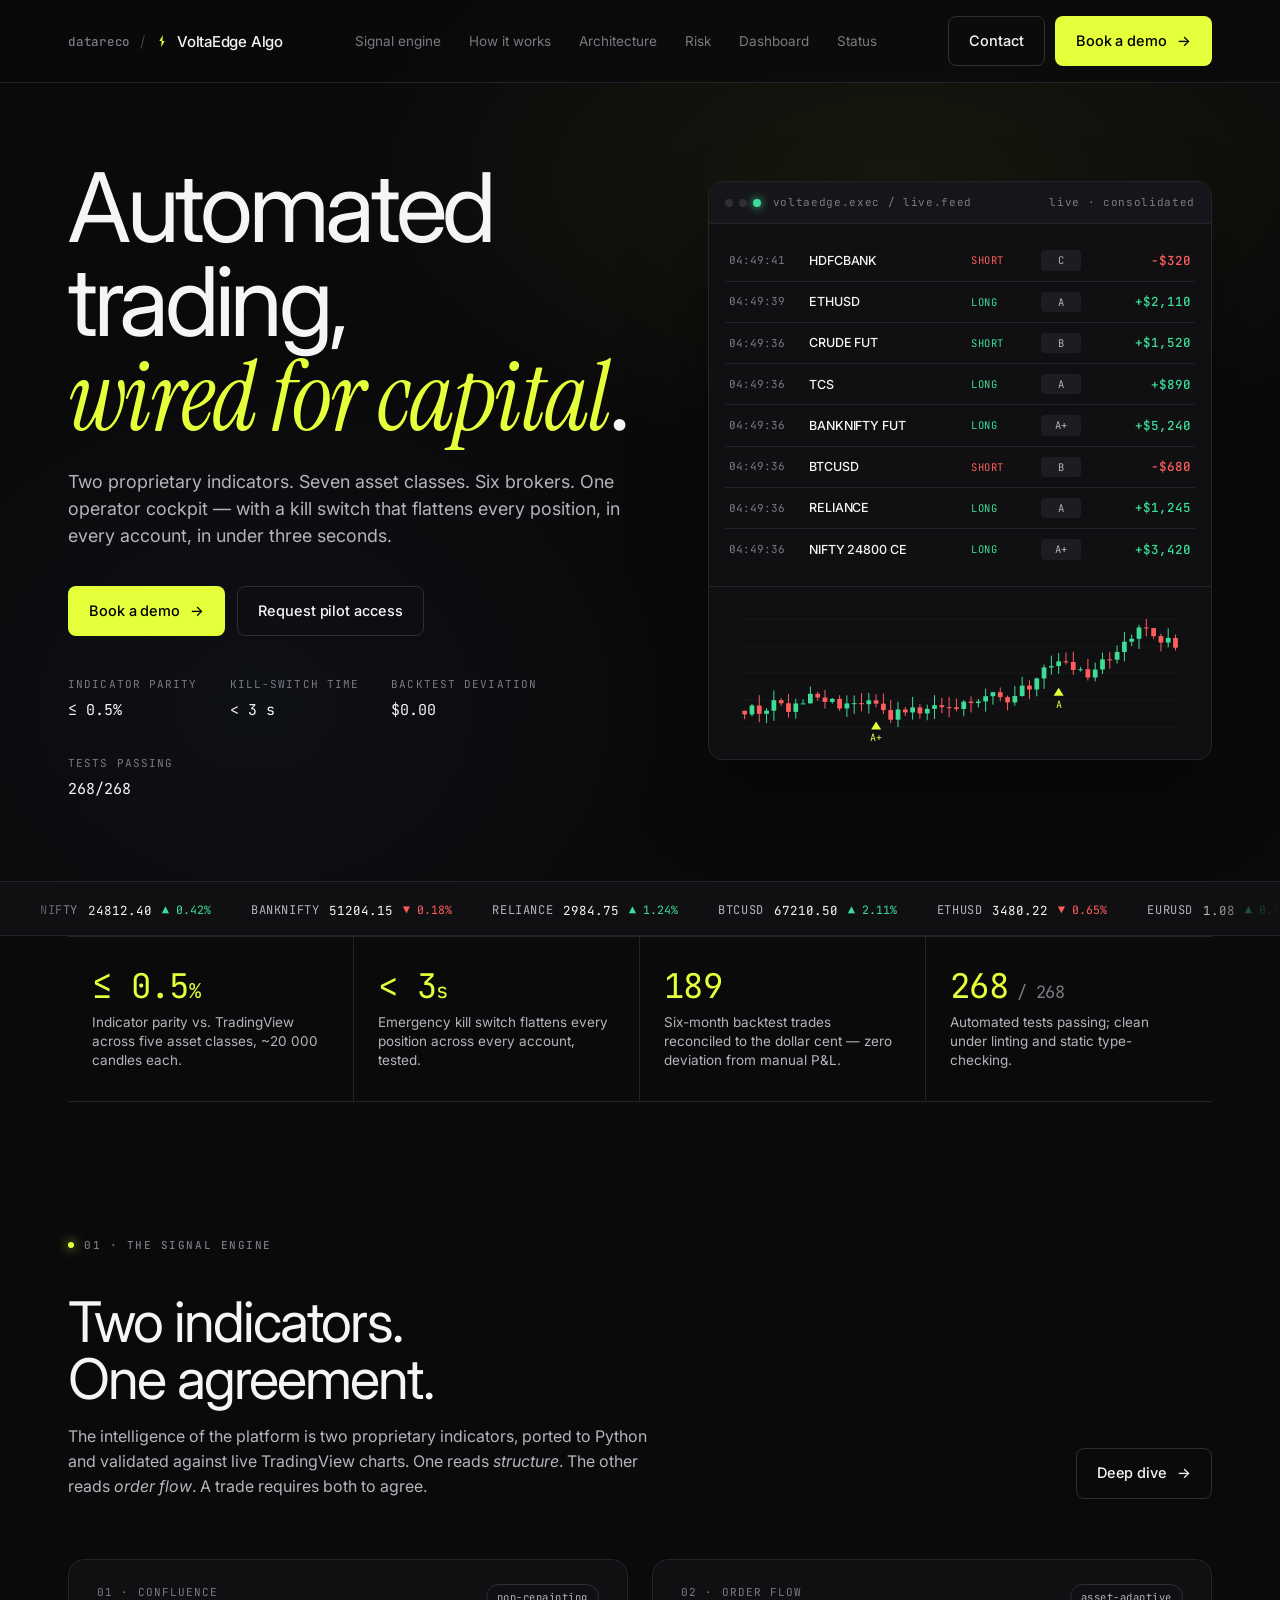
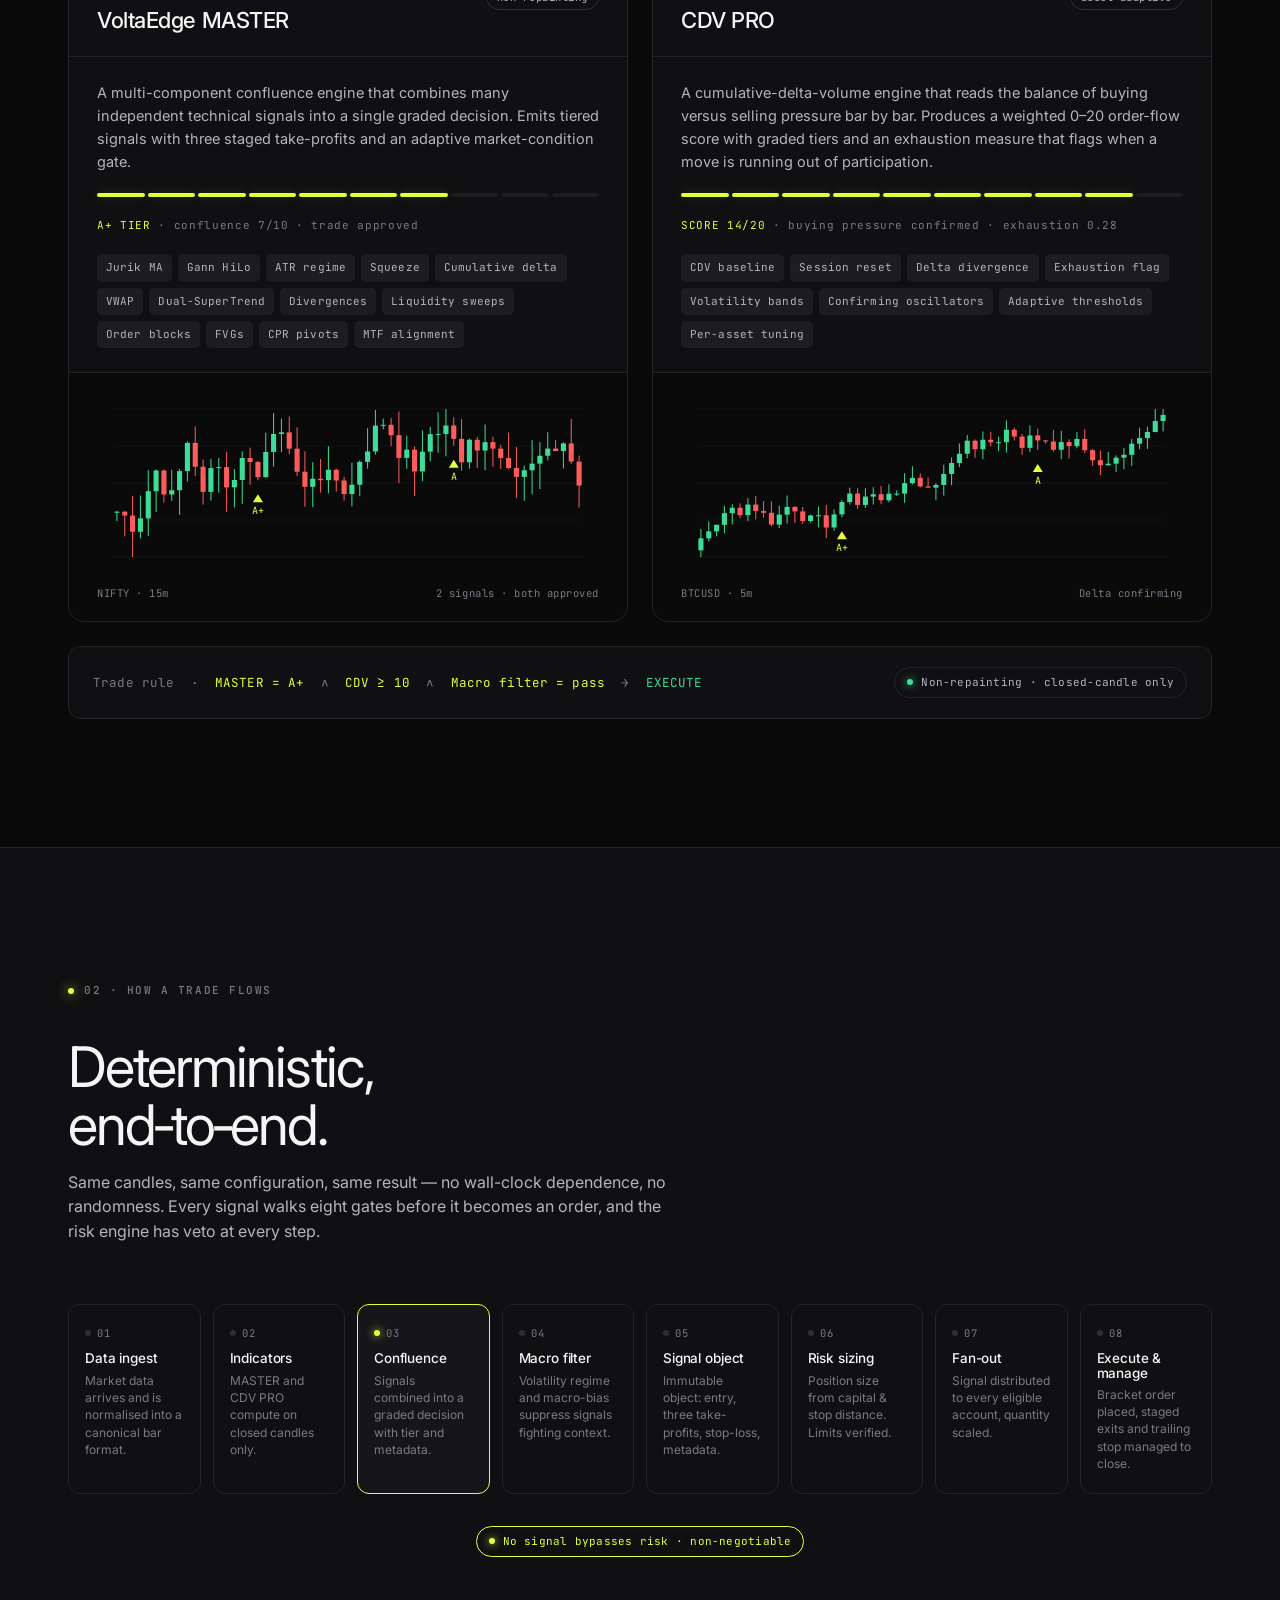
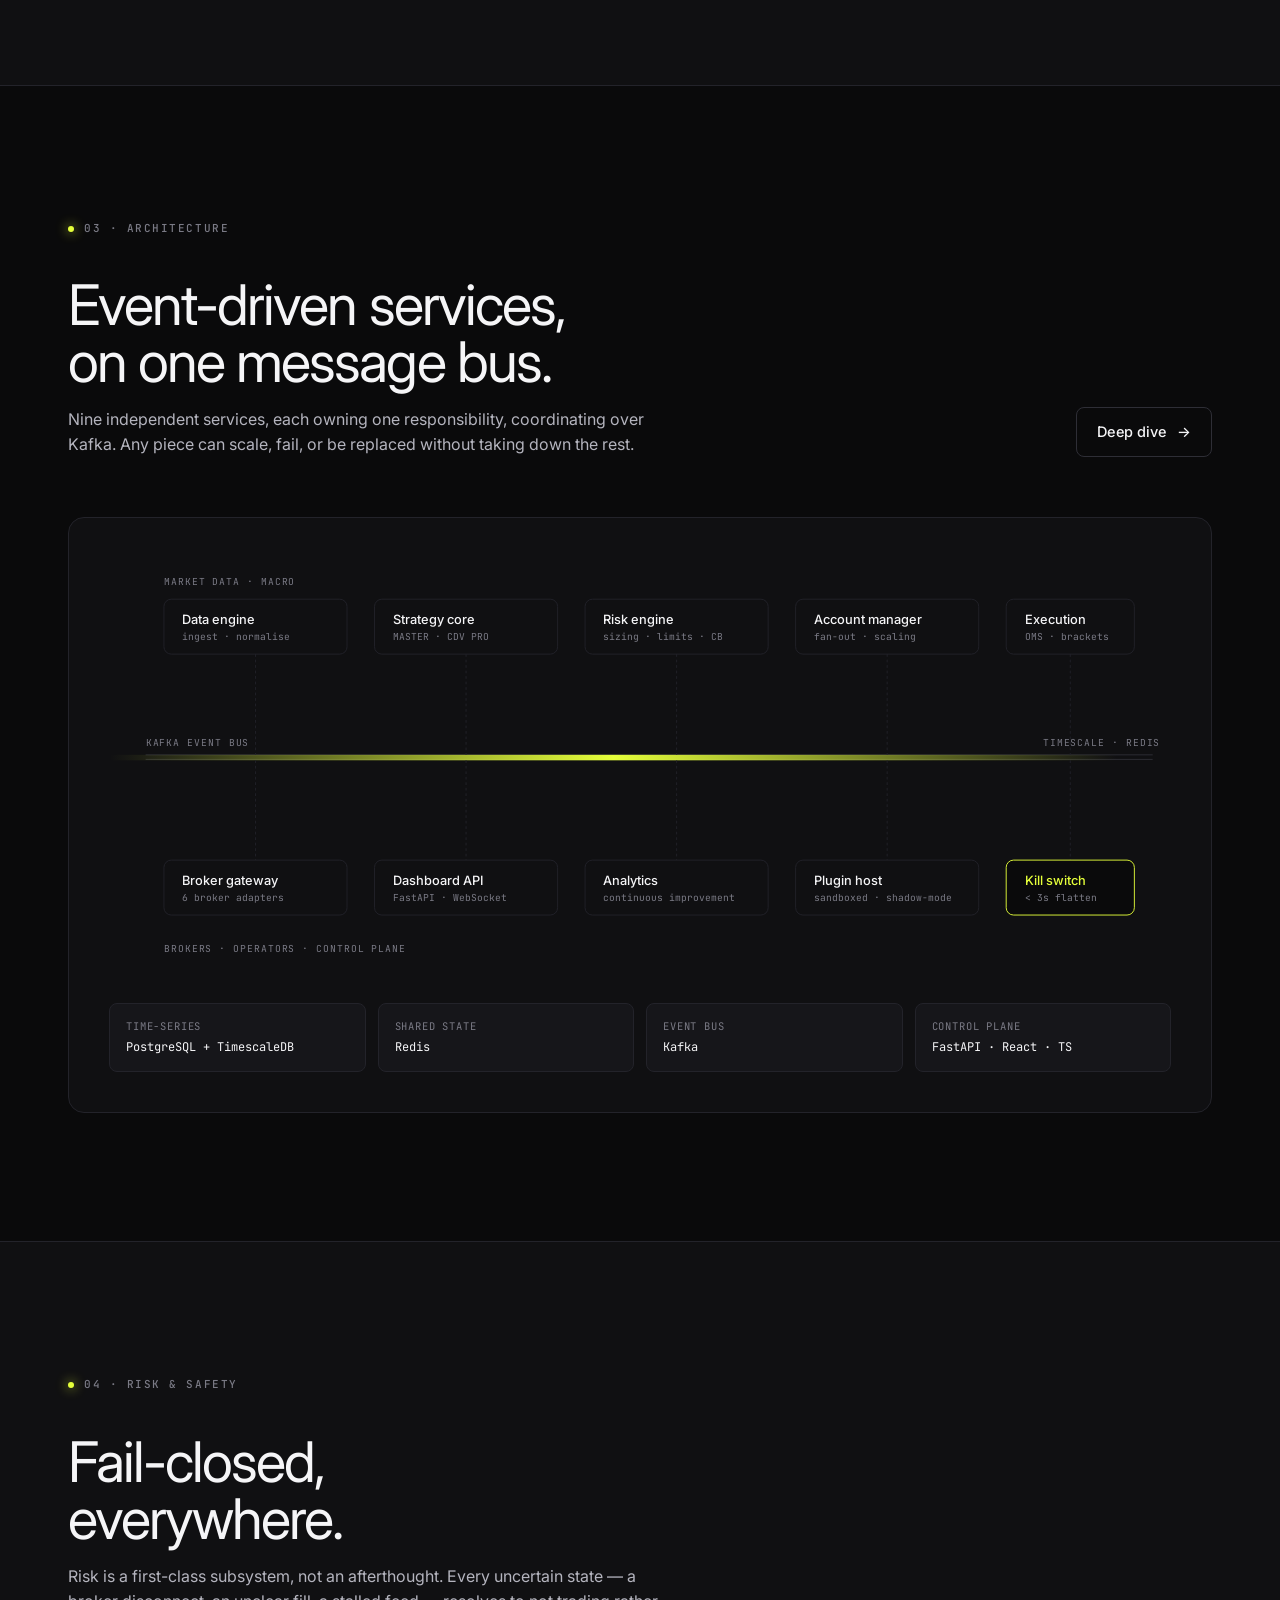
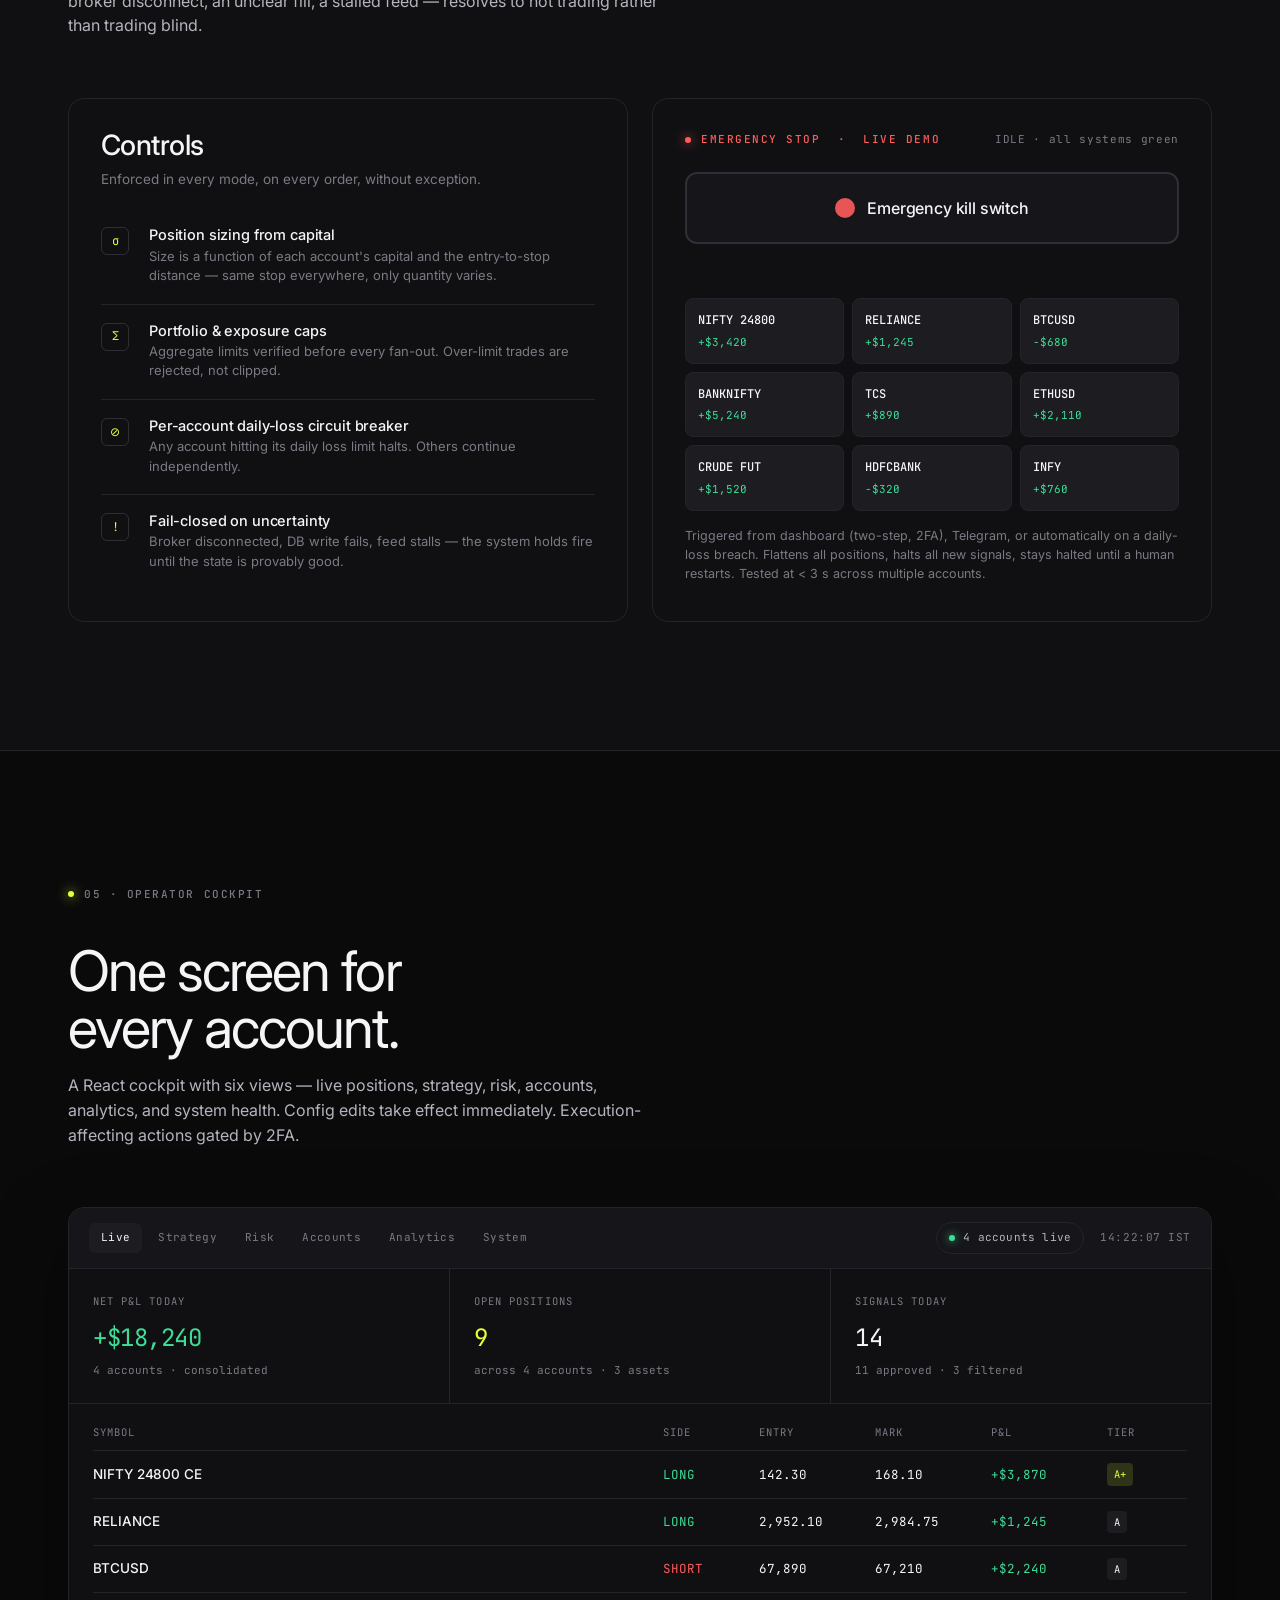
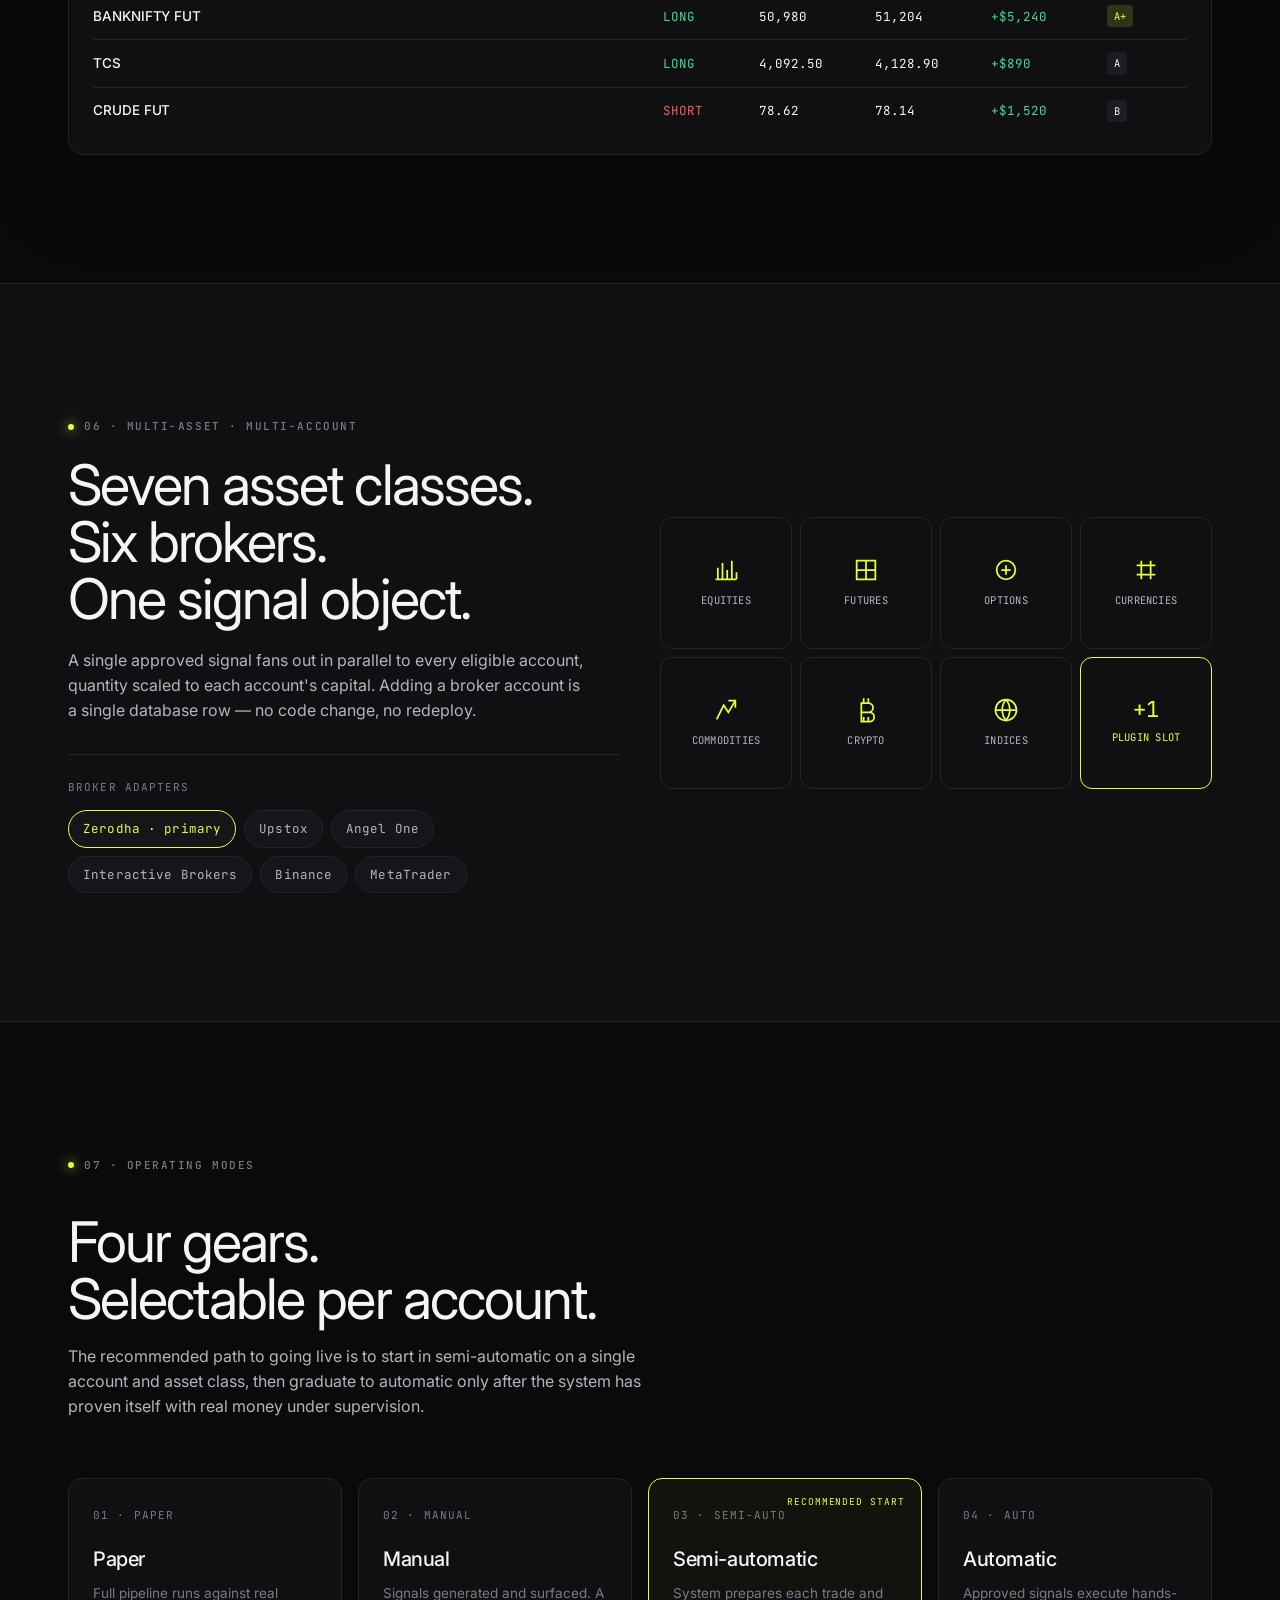
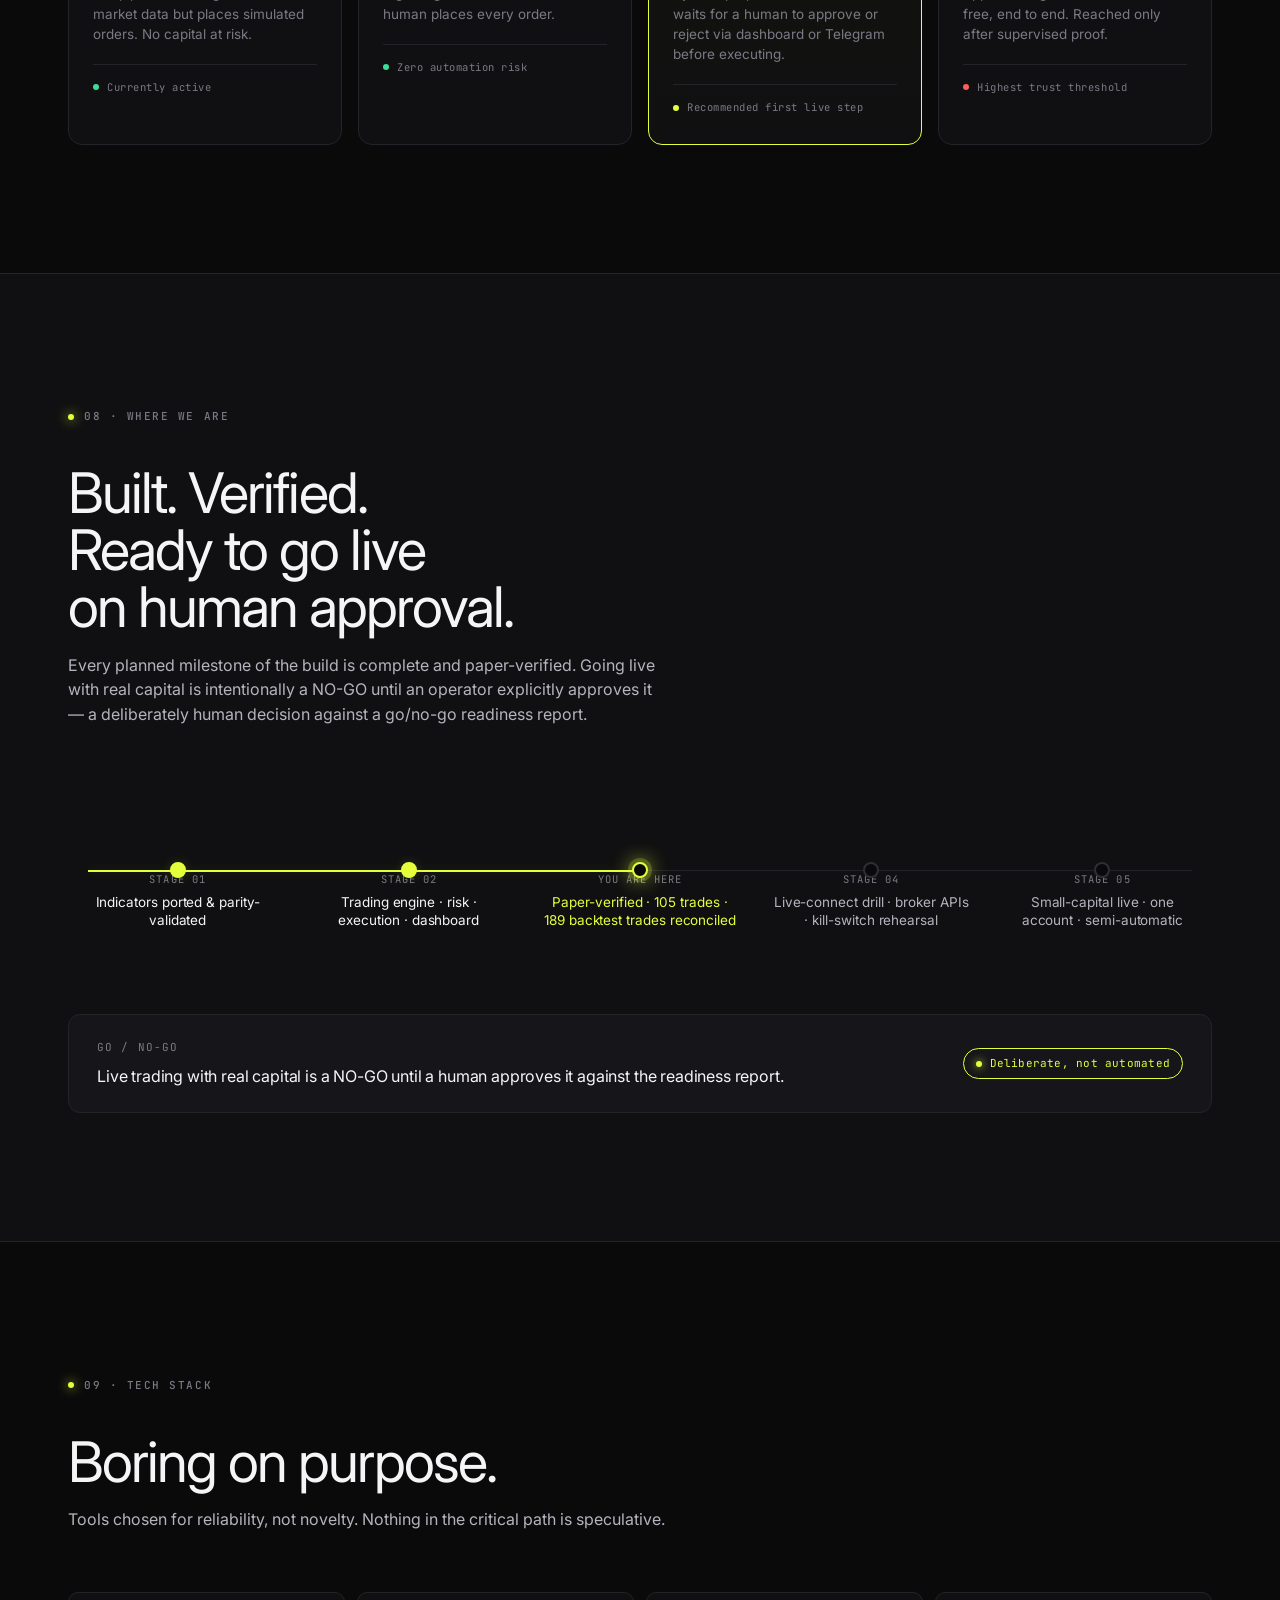
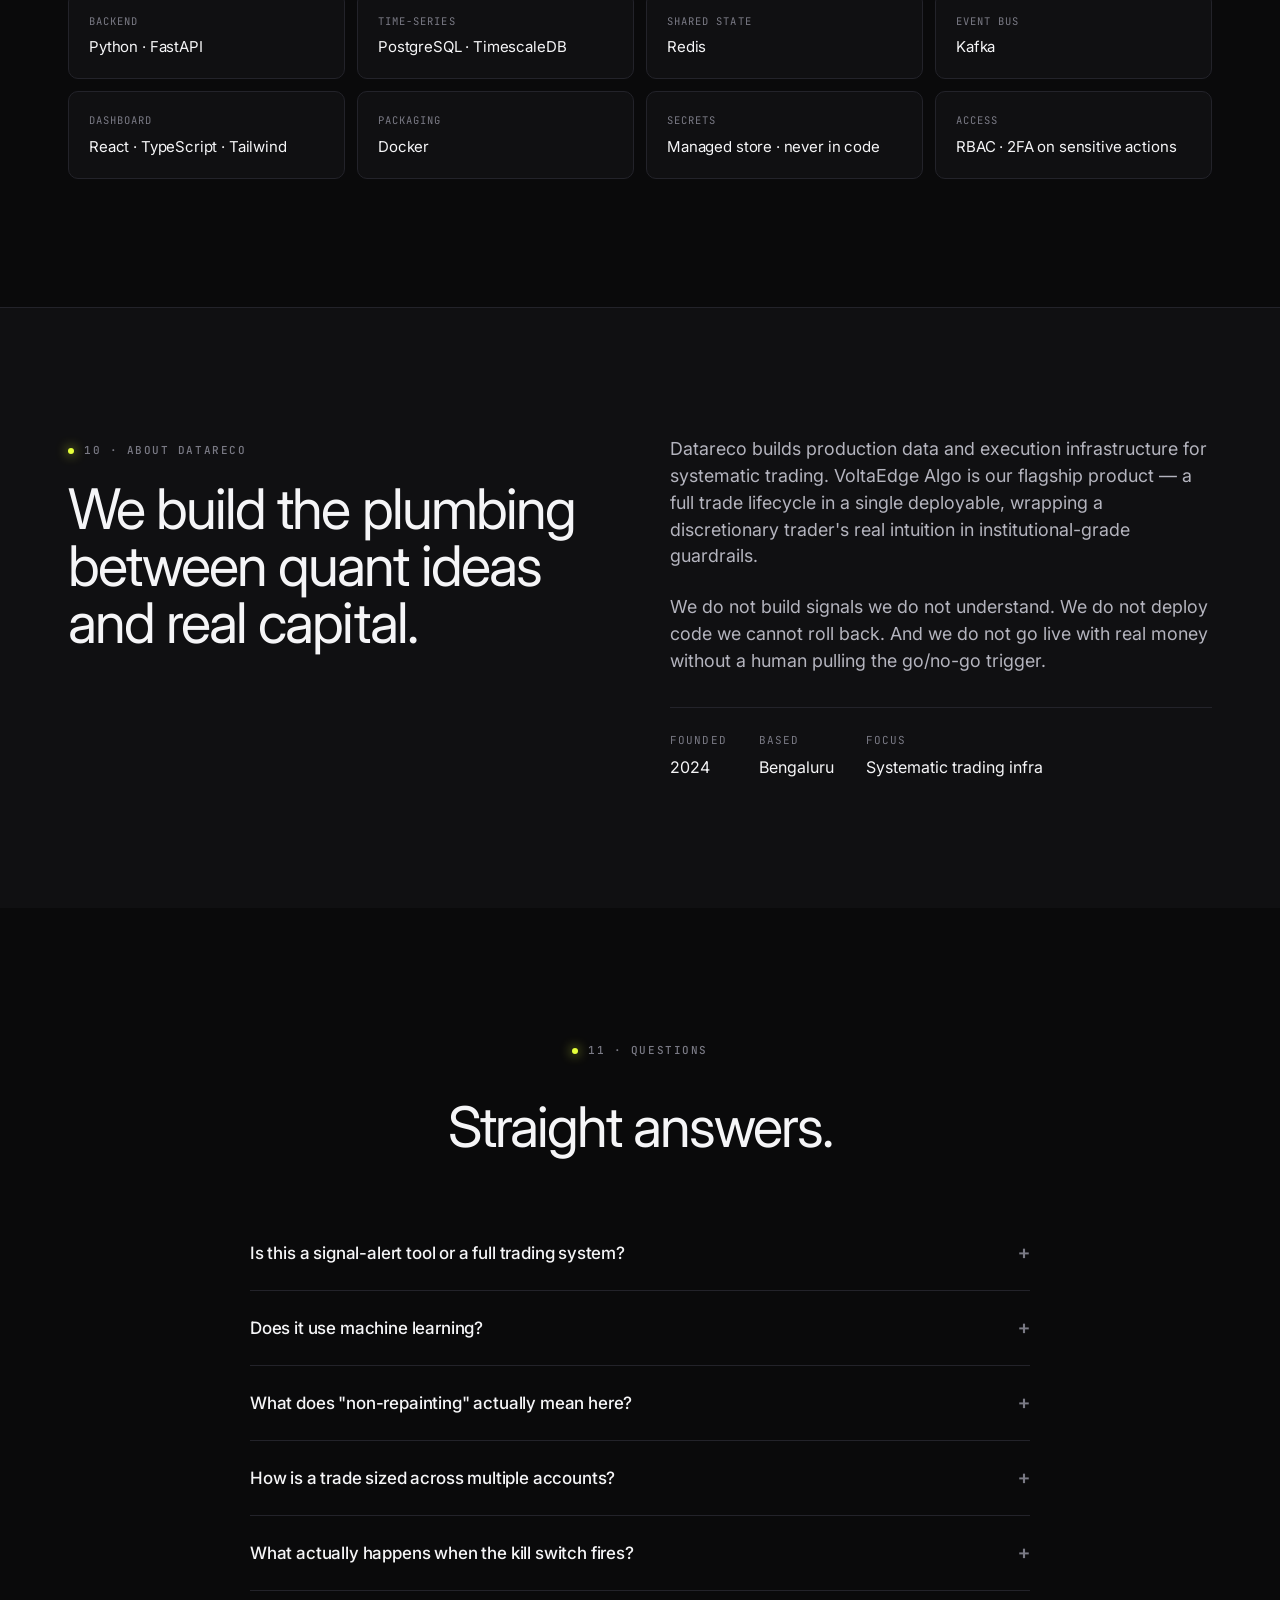
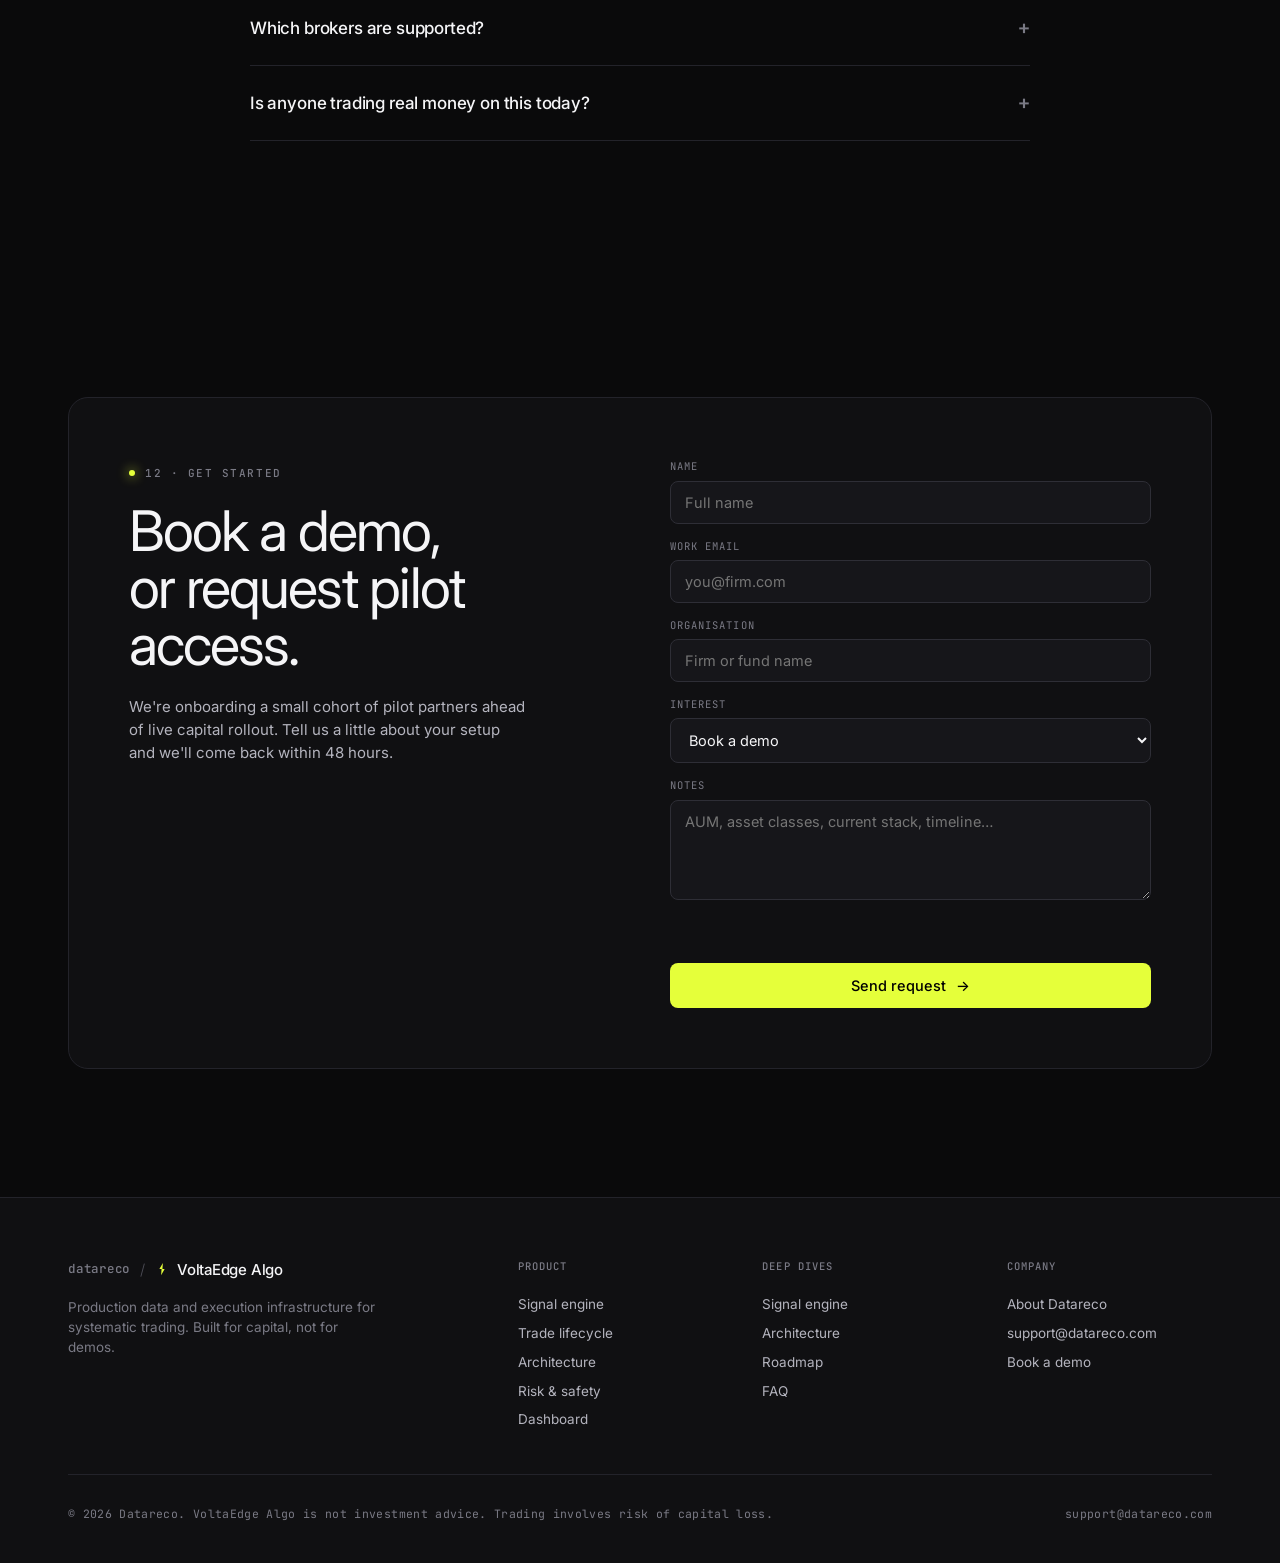
==== index.html @ 8c749162 "Launch VoltaEdge site with CloudFront deploy and SES contact worker" ====
<!doctype html>
<html lang="en">
<head>
<meta charset="utf-8" />
<meta name="viewport" content="width=device-width, initial-scale=1" />
<title>VoltaEdge Algo — Automated algorithmic trading, by Datareco</title>
<meta name="description" content="A production automated trading platform. Two proprietary indicators, seven asset classes, six brokers, one operator cockpit — with an emergency kill switch that flattens every account in under three seconds." />
<link rel="icon" href="assets/voltaedge-mark.svg" type="image/svg+xml" />
<link rel="preconnect" href="https://fonts.googleapis.com" />
<link rel="preconnect" href="https://fonts.gstatic.com" crossorigin />
<link href="https://fonts.googleapis.com/css2?family=Inter:wght@300;400;500;600;700&family=JetBrains+Mono:wght@400;500&family=Instrument+Serif:ital@0;1&display=swap" rel="stylesheet" />
<link rel="stylesheet" href="assets/styles.css" />
<link rel="stylesheet" href="assets/site.css" />
</head>
<body>

<!-- =========================================================
     NAV
========================================================= -->
<nav class="nav">
  <div class="wrap nav-inner">
    <div class="nav-left">
      <a href="index.html" class="nav-brand">
        <span class="nav-brand-parent">datareco</span>
        <span class="nav-brand-sep">/</span>
        <span class="nav-brand-product">
          <svg width="14" height="14" viewBox="0 0 32 32" style="margin-right:2px"><path d="M18 2L10 16H15L14 30L22 16H17L18 2Z" fill="#E5FF3A"/></svg>
          VoltaEdge Algo
        </span>
      </a>
    </div>
    <div class="nav-links">
      <a href="#engine">Signal engine</a>
      <a href="#lifecycle">How it works</a>
      <a href="#architecture">Architecture</a>
      <a href="#risk">Risk</a>
      <a href="#dashboard">Dashboard</a>
      <a href="#roadmap">Status</a>
    </div>
    <div class="nav-cta">
      <a href="#contact" class="btn btn-ghost">Contact</a>
      <a href="#contact" class="btn btn-primary">Book a demo <span class="btn-arrow">→</span></a>
    </div>
  </div>
</nav>

<!-- =========================================================
     HERO
========================================================= -->
<section class="hero">
  <div class="wrap hero-grid">
    <div>
      <h1 class="h-display">
        Automated trading,<br />
        <span class="accent">wired for capital</span>.
      </h1>
      <p class="body-lg hero-sub">
        Two proprietary indicators. Seven asset classes. Six brokers.
        One operator cockpit &mdash; with a kill switch that flattens
        every position, in every account, in under three seconds.
      </p>
      <div class="hero-ctas">
        <a href="#contact" class="btn btn-primary">Book a demo <span class="btn-arrow">→</span></a>
        <a href="#roadmap" class="btn btn-ghost">Request pilot access</a>
      </div>

      <div class="hero-meta">
        <div class="hero-meta-item">
          <div class="k">Indicator parity</div>
          <div class="v">≤ 0.5%</div>
        </div>
        <div class="hero-meta-item">
          <div class="k">Kill-switch time</div>
          <div class="v">&lt; 3 s</div>
        </div>
        <div class="hero-meta-item">
          <div class="k">Backtest deviation</div>
          <div class="v">$0.00</div>
        </div>
        <div class="hero-meta-item">
          <div class="k">Tests passing</div>
          <div class="v">268/268</div>
        </div>
      </div>
    </div>

    <div class="hero-panel">
      <div class="hp-head">
        <div class="hp-head-left">
          <div class="hp-dots">
            <span class="hp-dot"></span>
            <span class="hp-dot"></span>
            <span class="hp-dot live"></span>
          </div>
          <span>voltaedge.exec / live.feed</span>
        </div>
        <span>live · consolidated</span>
      </div>
      <div class="hp-body">
        <div id="pnl-feed" class="pnl-feed"></div>
      </div>
      <div class="hero-chart-wrap">
        <canvas data-candles></canvas>
      </div>
    </div>
  </div>
</section>

<!-- =========================================================
     TICKER
========================================================= -->
<div class="ticker" data-ticker></div>

<!-- =========================================================
     TRUST BAR
========================================================= -->
<div class="wrap">
  <div class="trust">
    <div class="trust-item">
      <div class="n">≤ 0.5<span style="font-size:.6em">%</span></div>
      <div class="l">Indicator parity vs. TradingView across five asset classes, ~20 000 candles each.</div>
    </div>
    <div class="trust-item">
      <div class="n">&lt; 3<span style="font-size:.6em">s</span></div>
      <div class="l">Emergency kill switch flattens every position across every account, tested.</div>
    </div>
    <div class="trust-item">
      <div class="n">189</div>
      <div class="l">Six-month backtest trades reconciled to the dollar cent — zero deviation from manual P&amp;L.</div>
    </div>
    <div class="trust-item">
      <div class="n">268<span class="txt-3" style="font-size:.5em"> / 268</span></div>
      <div class="l">Automated tests passing; clean under linting and static type-checking.</div>
    </div>
  </div>
</div>

<!-- =========================================================
     SIGNAL ENGINE
========================================================= -->
<section class="section" id="engine">
  <div class="wrap">
    <div class="sec-head">
      <div class="sec-head-left">
        <span class="eyebrow">01 · The signal engine</span>
        <h2 class="h-section" style="margin-top:20px;">Two indicators.<br/>One agreement.</h2>
        <p>
          The intelligence of the platform is two proprietary indicators, ported to
          Python and validated against live TradingView charts. One reads
          <em>structure</em>. The other reads <em>order flow</em>. A trade requires
          both to agree.
        </p>
      </div>
      <a href="signal-engine.html" class="btn btn-ghost">Deep dive <span class="btn-arrow">→</span></a>
    </div>

    <div class="sig-grid">
      <div class="sig-card">
        <div class="sig-card-head">
          <div>
            <div class="sig-label">01 · Confluence</div>
            <h3>VoltaEdge MASTER</h3>
          </div>
          <span class="sig-tag">non-repainting</span>
        </div>
        <div class="sig-card-body">
          <p>
            A multi-component confluence engine that combines many independent
            technical signals into a single graded decision. Emits tiered signals
            with three staged take-profits and an adaptive market-condition gate.
          </p>
          <div class="gauge" aria-label="Confluence score">
            <span class="gauge-bar on"></span><span class="gauge-bar on"></span>
            <span class="gauge-bar on"></span><span class="gauge-bar on"></span>
            <span class="gauge-bar on"></span><span class="gauge-bar on"></span>
            <span class="gauge-bar on"></span><span class="gauge-bar"></span>
            <span class="gauge-bar"></span><span class="gauge-bar"></span>
          </div>
          <div style="font-family:var(--font-mono);font-size:11px;color:var(--text-3);letter-spacing:.06em;margin-bottom:14px;">
            <span class="txt-volt">A+ TIER</span> · confluence 7/10 · trade approved
          </div>
          <div class="sig-components">
            <span class="sig-comp">Jurik MA</span>
            <span class="sig-comp">Gann HiLo</span>
            <span class="sig-comp">ATR regime</span>
            <span class="sig-comp">Squeeze</span>
            <span class="sig-comp">Cumulative delta</span>
            <span class="sig-comp">VWAP</span>
            <span class="sig-comp">Dual-SuperTrend</span>
            <span class="sig-comp">Divergences</span>
            <span class="sig-comp">Liquidity sweeps</span>
            <span class="sig-comp">Order blocks</span>
            <span class="sig-comp">FVGs</span>
            <span class="sig-comp">CPR pivots</span>
            <span class="sig-comp">MTF alignment</span>
          </div>
        </div>
        <div class="sig-chart-wrap">
          <canvas data-candles></canvas>
          <div class="sig-chart-caption">
            <span>NIFTY · 15m</span>
            <span>2 signals · both approved</span>
          </div>
        </div>
      </div>

      <div class="sig-card">
        <div class="sig-card-head">
          <div>
            <div class="sig-label">02 · Order flow</div>
            <h3>CDV PRO</h3>
          </div>
          <span class="sig-tag">asset-adaptive</span>
        </div>
        <div class="sig-card-body">
          <p>
            A cumulative-delta-volume engine that reads the balance of buying versus
            selling pressure bar by bar. Produces a weighted 0–20 order-flow score
            with graded tiers and an exhaustion measure that flags when a move is
            running out of participation.
          </p>
          <div class="gauge" aria-label="Order-flow score">
            <span class="gauge-bar on"></span><span class="gauge-bar on"></span>
            <span class="gauge-bar on"></span><span class="gauge-bar on"></span>
            <span class="gauge-bar on"></span><span class="gauge-bar on"></span>
            <span class="gauge-bar on"></span><span class="gauge-bar on"></span>
            <span class="gauge-bar on"></span><span class="gauge-bar"></span>
          </div>
          <div style="font-family:var(--font-mono);font-size:11px;color:var(--text-3);letter-spacing:.06em;margin-bottom:14px;">
            <span class="txt-volt">SCORE 14/20</span> · buying pressure confirmed · exhaustion 0.28
          </div>
          <div class="sig-components">
            <span class="sig-comp">CDV baseline</span>
            <span class="sig-comp">Session reset</span>
            <span class="sig-comp">Delta divergence</span>
            <span class="sig-comp">Exhaustion flag</span>
            <span class="sig-comp">Volatility bands</span>
            <span class="sig-comp">Confirming oscillators</span>
            <span class="sig-comp">Adaptive thresholds</span>
            <span class="sig-comp">Per-asset tuning</span>
          </div>
        </div>
        <div class="sig-chart-wrap">
          <canvas data-candles></canvas>
          <div class="sig-chart-caption">
            <span>BTCUSD · 5m</span>
            <span>Delta confirming</span>
          </div>
        </div>
      </div>
    </div>

    <div style="margin-top:24px;padding:20px 24px;background:var(--bg-1);border:1px solid var(--border);border-radius:12px;display:flex;justify-content:space-between;align-items:center;gap:20px;flex-wrap:wrap;">
      <div style="font-family:var(--font-mono);font-size:12.5px;color:var(--text-2);letter-spacing:0.01em;">
        <span class="txt-3">Trade rule &nbsp;·&nbsp;</span>
        <span class="txt-volt">MASTER = A+</span>
        <span class="txt-3">&nbsp;∧&nbsp;</span>
        <span class="txt-volt">CDV ≥ 10</span>
        <span class="txt-3">&nbsp;∧&nbsp;</span>
        <span class="txt-volt">Macro filter = pass</span>
        <span class="txt-3">&nbsp;→&nbsp;</span>
        <span class="txt-up">EXECUTE</span>
      </div>
      <div class="pill"><span class="pill-dot"></span>Non-repainting · closed-candle only</div>
    </div>
  </div>
</section>

<!-- =========================================================
     TRADE LIFECYCLE
========================================================= -->
<section class="section" id="lifecycle" style="background: var(--bg-1); border-top:1px solid var(--border); border-bottom:1px solid var(--border);">
  <div class="wrap">
    <div class="sec-head">
      <div class="sec-head-left">
        <span class="eyebrow">02 · How a trade flows</span>
        <h2 class="h-section" style="margin-top:20px;">Deterministic,<br/>end&#8209;to&#8209;end.</h2>
        <p>
          Same candles, same configuration, same result — no wall-clock dependence,
          no randomness. Every signal walks eight gates before it becomes an order,
          and the risk engine has veto at every step.
        </p>
      </div>
    </div>

    <div class="lc-track">
      <div class="lc-stage active">
        <div class="lc-num"><span class="lc-num-dot"></span>01</div>
        <h4>Data ingest</h4>
        <p>Market data arrives and is normalised into a canonical bar format.</p>
      </div>
      <div class="lc-stage">
        <div class="lc-num"><span class="lc-num-dot"></span>02</div>
        <h4>Indicators</h4>
        <p>MASTER and CDV PRO compute on closed candles only.</p>
      </div>
      <div class="lc-stage">
        <div class="lc-num"><span class="lc-num-dot"></span>03</div>
        <h4>Confluence</h4>
        <p>Signals combined into a graded decision with tier and metadata.</p>
      </div>
      <div class="lc-stage">
        <div class="lc-num"><span class="lc-num-dot"></span>04</div>
        <h4>Macro filter</h4>
        <p>Volatility regime and macro-bias suppress signals fighting context.</p>
      </div>
      <div class="lc-stage">
        <div class="lc-num"><span class="lc-num-dot"></span>05</div>
        <h4>Signal object</h4>
        <p>Immutable object: entry, three take-profits, stop-loss, metadata.</p>
      </div>
      <div class="lc-stage">
        <div class="lc-num"><span class="lc-num-dot"></span>06</div>
        <h4>Risk sizing</h4>
        <p>Position size from capital &amp; stop distance. Limits verified.</p>
      </div>
      <div class="lc-stage">
        <div class="lc-num"><span class="lc-num-dot"></span>07</div>
        <h4>Fan-out</h4>
        <p>Signal distributed to every eligible account, quantity scaled.</p>
      </div>
      <div class="lc-stage">
        <div class="lc-num"><span class="lc-num-dot"></span>08</div>
        <h4>Execute &amp; manage</h4>
        <p>Bracket order placed, staged exits and trailing stop managed to close.</p>
      </div>
    </div>

    <div style="margin-top:32px;text-align:center;">
      <span class="pill" style="border-color:var(--volt);color:var(--volt);">
        <span class="pill-dot" style="background:var(--volt);box-shadow:0 0 8px var(--volt);"></span>
        No signal bypasses risk · non-negotiable
      </span>
    </div>
  </div>
</section>

<!-- =========================================================
     ARCHITECTURE
========================================================= -->
<section class="section" id="architecture">
  <div class="wrap">
    <div class="sec-head">
      <div class="sec-head-left">
        <span class="eyebrow">03 · Architecture</span>
        <h2 class="h-section" style="margin-top:20px;">Event-driven services,<br/>on one message bus.</h2>
        <p>
          Nine independent services, each owning one responsibility, coordinating
          over Kafka. Any piece can scale, fail, or be replaced without taking
          down the rest.
        </p>
      </div>
      <a href="architecture.html" class="btn btn-ghost">Deep dive <span class="btn-arrow">→</span></a>
    </div>

    <div class="arch-wrap">
      <svg class="arch-svg" viewBox="0 0 1160 460" xmlns="http://www.w3.org/2000/svg">
        <defs>
          <linearGradient id="busGrad" x1="0" x2="1" y1="0" y2="0">
            <stop offset="0%" stop-color="#E5FF3A" stop-opacity="0"/>
            <stop offset="50%" stop-color="#E5FF3A" stop-opacity="1"/>
            <stop offset="100%" stop-color="#E5FF3A" stop-opacity="0"/>
          </linearGradient>
        </defs>

        <!-- Top row: Ingest -->
        <g font-family="'JetBrains Mono', monospace" font-size="10.5" fill="#7A7A85" letter-spacing="1">
          <text x="60" y="30">MARKET DATA · MACRO</text>
        </g>
        <g>
          <rect x="60" y="45" width="200" height="60" rx="8" fill="#101012" stroke="#23232A"/>
          <text x="80" y="72" fill="#F5F5F7" font-family="Inter" font-size="14" font-weight="500">Data engine</text>
          <text x="80" y="90" fill="#7A7A85" font-family="'JetBrains Mono', monospace" font-size="10.5">ingest · normalise</text>
        </g>
        <g>
          <rect x="290" y="45" width="200" height="60" rx="8" fill="#101012" stroke="#23232A"/>
          <text x="310" y="72" fill="#F5F5F7" font-family="Inter" font-size="14" font-weight="500">Strategy core</text>
          <text x="310" y="90" fill="#7A7A85" font-family="'JetBrains Mono', monospace" font-size="10.5">MASTER · CDV PRO</text>
        </g>
        <g>
          <rect x="520" y="45" width="200" height="60" rx="8" fill="#101012" stroke="#23232A"/>
          <text x="540" y="72" fill="#F5F5F7" font-family="Inter" font-size="14" font-weight="500">Risk engine</text>
          <text x="540" y="90" fill="#7A7A85" font-family="'JetBrains Mono', monospace" font-size="10.5">sizing · limits · CB</text>
        </g>
        <g>
          <rect x="750" y="45" width="200" height="60" rx="8" fill="#101012" stroke="#23232A"/>
          <text x="770" y="72" fill="#F5F5F7" font-family="Inter" font-size="14" font-weight="500">Account manager</text>
          <text x="770" y="90" fill="#7A7A85" font-family="'JetBrains Mono', monospace" font-size="10.5">fan-out · scaling</text>
        </g>
        <g>
          <rect x="980" y="45" width="140" height="60" rx="8" fill="#101012" stroke="#23232A"/>
          <text x="1000" y="72" fill="#F5F5F7" font-family="Inter" font-size="14" font-weight="500">Execution</text>
          <text x="1000" y="90" fill="#7A7A85" font-family="'JetBrains Mono', monospace" font-size="10.5">OMS · brackets</text>
        </g>

        <!-- Bus -->
        <line x1="40" y1="215" x2="1140" y2="215" stroke="#2E2E36" stroke-width="1"/>
        <line x1="40" y1="220" x2="1140" y2="220" stroke="#2E2E36" stroke-width="1"/>
        <rect x="40" y="215" width="1100" height="6" fill="url(#busGrad)">
          <animate attributeName="x" from="-200" to="1140" dur="4s" repeatCount="indefinite"/>
        </rect>
        <text x="40" y="205" fill="#7A7A85" font-family="'JetBrains Mono', monospace" font-size="10.5" letter-spacing="1">KAFKA EVENT BUS</text>
        <text x="1020" y="205" fill="#7A7A85" font-family="'JetBrains Mono', monospace" font-size="10.5" letter-spacing="1">TIMESCALE · REDIS</text>

        <!-- Connectors down from top row -->
        <g stroke="#23232A" stroke-width="1" stroke-dasharray="3 3">
          <line x1="160" y1="105" x2="160" y2="215"/>
          <line x1="390" y1="105" x2="390" y2="215"/>
          <line x1="620" y1="105" x2="620" y2="215"/>
          <line x1="850" y1="105" x2="850" y2="215"/>
          <line x1="1050" y1="105" x2="1050" y2="215"/>
        </g>
        <!-- Connectors down to bottom row -->
        <g stroke="#23232A" stroke-width="1" stroke-dasharray="3 3">
          <line x1="160" y1="221" x2="160" y2="330"/>
          <line x1="390" y1="221" x2="390" y2="330"/>
          <line x1="620" y1="221" x2="620" y2="330"/>
          <line x1="850" y1="221" x2="850" y2="330"/>
          <line x1="1050" y1="221" x2="1050" y2="330"/>
        </g>

        <!-- Bottom row -->
        <g>
          <rect x="60" y="330" width="200" height="60" rx="8" fill="#101012" stroke="#23232A"/>
          <text x="80" y="357" fill="#F5F5F7" font-family="Inter" font-size="14" font-weight="500">Broker gateway</text>
          <text x="80" y="375" fill="#7A7A85" font-family="'JetBrains Mono', monospace" font-size="10.5">6 broker adapters</text>
        </g>
        <g>
          <rect x="290" y="330" width="200" height="60" rx="8" fill="#101012" stroke="#23232A"/>
          <text x="310" y="357" fill="#F5F5F7" font-family="Inter" font-size="14" font-weight="500">Dashboard API</text>
          <text x="310" y="375" fill="#7A7A85" font-family="'JetBrains Mono', monospace" font-size="10.5">FastAPI · WebSocket</text>
        </g>
        <g>
          <rect x="520" y="330" width="200" height="60" rx="8" fill="#101012" stroke="#23232A"/>
          <text x="540" y="357" fill="#F5F5F7" font-family="Inter" font-size="14" font-weight="500">Analytics</text>
          <text x="540" y="375" fill="#7A7A85" font-family="'JetBrains Mono', monospace" font-size="10.5">continuous improvement</text>
        </g>
        <g>
          <rect x="750" y="330" width="200" height="60" rx="8" fill="#101012" stroke="#23232A"/>
          <text x="770" y="357" fill="#F5F5F7" font-family="Inter" font-size="14" font-weight="500">Plugin host</text>
          <text x="770" y="375" fill="#7A7A85" font-family="'JetBrains Mono', monospace" font-size="10.5">sandboxed · shadow-mode</text>
        </g>
        <g>
          <rect x="980" y="330" width="140" height="60" rx="8" fill="#0A0A0B" stroke="#E5FF3A"/>
          <text x="1000" y="357" fill="#E5FF3A" font-family="Inter" font-size="14" font-weight="500">Kill switch</text>
          <text x="1000" y="375" fill="#7A7A85" font-family="'JetBrains Mono', monospace" font-size="10.5">&lt; 3s flatten</text>
        </g>

        <!-- Bottom label -->
        <text x="60" y="430" fill="#7A7A85" font-family="'JetBrains Mono', monospace" font-size="10.5" letter-spacing="1">BROKERS · OPERATORS · CONTROL PLANE</text>
      </svg>

      <div class="arch-stack">
        <div class="arch-stack-item">
          <div class="k">TIME-SERIES</div>
          <div class="v">PostgreSQL + TimescaleDB</div>
        </div>
        <div class="arch-stack-item">
          <div class="k">SHARED STATE</div>
          <div class="v">Redis</div>
        </div>
        <div class="arch-stack-item">
          <div class="k">EVENT BUS</div>
          <div class="v">Kafka</div>
        </div>
        <div class="arch-stack-item">
          <div class="k">CONTROL PLANE</div>
          <div class="v">FastAPI · React · TS</div>
        </div>
      </div>
    </div>
  </div>
</section>

<!-- =========================================================
     RISK
========================================================= -->
<section class="section" id="risk" style="background: var(--bg-1); border-top:1px solid var(--border); border-bottom:1px solid var(--border);">
  <div class="wrap">
    <div class="sec-head">
      <div class="sec-head-left">
        <span class="eyebrow">04 · Risk &amp; safety</span>
        <h2 class="h-section" style="margin-top:20px;">Fail-closed,<br/>everywhere.</h2>
        <p>
          Risk is a first-class subsystem, not an afterthought. Every uncertain
          state — a broker disconnect, an unclear fill, a stalled feed — resolves
          to not trading rather than trading blind.
        </p>
      </div>
    </div>

    <div class="risk-grid">
      <div class="risk-list">
        <h3 class="h-3" style="margin-bottom:8px;">Controls</h3>
        <p class="txt-3" style="font-size:13.5px;margin-bottom:20px;">Enforced in every mode, on every order, without exception.</p>

        <div class="risk-item">
          <div class="risk-item-icon">σ</div>
          <div>
            <h4>Position sizing from capital</h4>
            <p>Size is a function of each account's capital and the entry-to-stop distance — same stop everywhere, only quantity varies.</p>
          </div>
        </div>
        <div class="risk-item">
          <div class="risk-item-icon">Σ</div>
          <div>
            <h4>Portfolio &amp; exposure caps</h4>
            <p>Aggregate limits verified before every fan-out. Over-limit trades are rejected, not clipped.</p>
          </div>
        </div>
        <div class="risk-item">
          <div class="risk-item-icon">⊘</div>
          <div>
            <h4>Per-account daily-loss circuit breaker</h4>
            <p>Any account hitting its daily loss limit halts. Others continue independently.</p>
          </div>
        </div>
        <div class="risk-item">
          <div class="risk-item-icon">!</div>
          <div>
            <h4>Fail-closed on uncertainty</h4>
            <p>Broker disconnected, DB write fails, feed stalls — the system holds fire until the state is provably good.</p>
          </div>
        </div>
      </div>

      <div class="kill-panel">
        <div class="kill-panel-head">
          <span class="eyebrow" style="color:var(--down)">Emergency stop &nbsp;·&nbsp; live demo</span>
          <span class="kill-status" id="kill-status">IDLE · all systems green</span>
        </div>

        <button class="kill-btn" id="kill-btn" type="button">
          <span class="kill-icon" style="background: var(--down)"></span>
          <span class="kill-label">Emergency kill switch</span>
        </button>

        <div class="kill-timer mono" id="kill-timer"></div>

        <div class="kill-positions">
          <div class="kill-pos"><div class="s">NIFTY 24800</div><div class="p mono">+$3,420</div></div>
          <div class="kill-pos"><div class="s">RELIANCE</div><div class="p mono">+$1,245</div></div>
          <div class="kill-pos"><div class="s">BTCUSD</div><div class="p mono">−$680</div></div>
          <div class="kill-pos"><div class="s">BANKNIFTY</div><div class="p mono">+$5,240</div></div>
          <div class="kill-pos"><div class="s">TCS</div><div class="p mono">+$890</div></div>
          <div class="kill-pos"><div class="s">ETHUSD</div><div class="p mono">+$2,110</div></div>
          <div class="kill-pos"><div class="s">CRUDE FUT</div><div class="p mono">+$1,520</div></div>
          <div class="kill-pos"><div class="s">HDFCBANK</div><div class="p mono">−$320</div></div>
          <div class="kill-pos"><div class="s">INFY</div><div class="p mono">+$760</div></div>
        </div>

        <p class="txt-3" style="font-size:12.5px;margin-top:16px;line-height:1.5;">
          Triggered from dashboard (two-step, 2FA), Telegram, or automatically on a
          daily-loss breach. Flattens all positions, halts all new signals, stays halted
          until a human restarts. Tested at &lt; 3 s across multiple accounts.
        </p>
      </div>
    </div>
  </div>
</section>

<!-- =========================================================
     DASHBOARD PREVIEW
========================================================= -->
<section class="section" id="dashboard">
  <div class="wrap">
    <div class="sec-head">
      <div class="sec-head-left">
        <span class="eyebrow">05 · Operator cockpit</span>
        <h2 class="h-section" style="margin-top:20px;">One screen for<br/>every account.</h2>
        <p>
          A React cockpit with six views — live positions, strategy, risk,
          accounts, analytics, and system health. Config edits take effect
          immediately. Execution-affecting actions gated by 2FA.
        </p>
      </div>
    </div>

    <div class="dash">
      <div class="dash-head">
        <div class="dash-tabs">
          <span class="dash-tab active">Live</span>
          <span class="dash-tab">Strategy</span>
          <span class="dash-tab">Risk</span>
          <span class="dash-tab">Accounts</span>
          <span class="dash-tab">Analytics</span>
          <span class="dash-tab">System</span>
        </div>
        <div style="display:flex;gap:16px;align-items:center;">
          <span class="pill"><span class="pill-dot"></span>4 accounts live</span>
          <span style="font-family:var(--font-mono);font-size:11px;color:var(--text-3);letter-spacing:0.05em;">14:22:07 IST</span>
        </div>
      </div>

      <div class="dash-body">
        <div class="dash-cell">
          <div class="k">Net P&amp;L today</div>
          <div class="v up">+$18,240</div>
          <div class="sub">4 accounts · consolidated</div>
        </div>
        <div class="dash-cell">
          <div class="k">Open positions</div>
          <div class="v volt">9</div>
          <div class="sub">across 4 accounts · 3 assets</div>
        </div>
        <div class="dash-cell">
          <div class="k">Signals today</div>
          <div class="v">14</div>
          <div class="sub">11 approved · 3 filtered</div>
        </div>
      </div>

      <div class="dash-positions">
        <div class="dash-positions-head">
          <span>Symbol</span>
          <span>Side</span>
          <span>Entry</span>
          <span>Mark</span>
          <span>P&amp;L</span>
          <span>Tier</span>
        </div>
        <div class="dash-pos-row">
          <span class="dash-pos-sym">NIFTY 24800 CE</span>
          <span class="txt-up">LONG</span>
          <span>142.30</span>
          <span>168.10</span>
          <span class="txt-up">+$3,870</span>
          <span><span class="dash-pos-tier a-plus">A+</span></span>
        </div>
        <div class="dash-pos-row">
          <span class="dash-pos-sym">RELIANCE</span>
          <span class="txt-up">LONG</span>
          <span>2,952.10</span>
          <span>2,984.75</span>
          <span class="txt-up">+$1,245</span>
          <span><span class="dash-pos-tier">A</span></span>
        </div>
        <div class="dash-pos-row">
          <span class="dash-pos-sym">BTCUSD</span>
          <span class="txt-down">SHORT</span>
          <span>67,890</span>
          <span>67,210</span>
          <span class="txt-up">+$2,240</span>
          <span><span class="dash-pos-tier">A</span></span>
        </div>
        <div class="dash-pos-row">
          <span class="dash-pos-sym">BANKNIFTY FUT</span>
          <span class="txt-up">LONG</span>
          <span>50,980</span>
          <span>51,204</span>
          <span class="txt-up">+$5,240</span>
          <span><span class="dash-pos-tier a-plus">A+</span></span>
        </div>
        <div class="dash-pos-row">
          <span class="dash-pos-sym">TCS</span>
          <span class="txt-up">LONG</span>
          <span>4,092.50</span>
          <span>4,128.90</span>
          <span class="txt-up">+$890</span>
          <span><span class="dash-pos-tier">A</span></span>
        </div>
        <div class="dash-pos-row">
          <span class="dash-pos-sym">CRUDE FUT</span>
          <span class="txt-down">SHORT</span>
          <span>78.62</span>
          <span>78.14</span>
          <span class="txt-up">+$1,520</span>
          <span><span class="dash-pos-tier">B</span></span>
        </div>
      </div>
    </div>
  </div>
</section>

<!-- =========================================================
     MULTI-ACCOUNT / MULTI-ASSET
========================================================= -->
<section class="section" id="reach" style="background: var(--bg-1); border-top:1px solid var(--border); border-bottom:1px solid var(--border);">
  <div class="wrap">
    <div class="assets-layout">
      <div>
        <span class="eyebrow">06 · Multi-asset · multi-account</span>
        <h2 class="h-section" style="margin-top:20px;">Seven asset classes.<br/>Six brokers.<br/>One signal object.</h2>
        <p class="txt-2" style="margin-top:20px;font-size:16px;max-width:52ch;">
          A single approved signal fans out in parallel to every eligible
          account, quantity scaled to each account's capital. Adding a broker
          account is a single database row — no code change, no redeploy.
        </p>

        <div class="brokers">
          <div class="brokers-label">Broker adapters</div>
          <div class="brokers-list">
            <span class="broker primary">Zerodha · primary</span>
            <span class="broker">Upstox</span>
            <span class="broker">Angel One</span>
            <span class="broker">Interactive Brokers</span>
            <span class="broker">Binance</span>
            <span class="broker">MetaTrader</span>
          </div>
        </div>
      </div>

      <div class="assets-grid">
        <div class="asset-cell">
          <svg class="ico" viewBox="0 0 24 24" fill="none" stroke="currentColor" stroke-width="1.5"><path d="M3 20h18M5 20V10M9 20V6M13 20v-8M17 20V4M21 20v-6"/></svg>
          <div class="l">EQUITIES</div>
        </div>
        <div class="asset-cell">
          <svg class="ico" viewBox="0 0 24 24" fill="none" stroke="currentColor" stroke-width="1.5"><path d="M4 4h16v16H4z"/><path d="M4 12h16M12 4v16"/></svg>
          <div class="l">FUTURES</div>
        </div>
        <div class="asset-cell">
          <svg class="ico" viewBox="0 0 24 24" fill="none" stroke="currentColor" stroke-width="1.5"><circle cx="12" cy="12" r="8"/><path d="M12 8v8M8 12h8"/></svg>
          <div class="l">OPTIONS</div>
        </div>
        <div class="asset-cell">
          <svg class="ico" viewBox="0 0 24 24" fill="none" stroke="currentColor" stroke-width="1.5"><path d="M4 8h16M4 16h16"/><path d="M8 4v16M16 4v16"/></svg>
          <div class="l">CURRENCIES</div>
        </div>
        <div class="asset-cell">
          <svg class="ico" viewBox="0 0 24 24" fill="none" stroke="currentColor" stroke-width="1.5"><path d="M4 20L10 8l4 6 6-10"/><path d="M14 4h6v6"/></svg>
          <div class="l">COMMODITIES</div>
        </div>
        <div class="asset-cell">
          <svg class="ico" viewBox="0 0 24 24" fill="none" stroke="currentColor" stroke-width="1.5"><path d="M8 6h6a4 4 0 010 8H8V6zM8 14h7a4 4 0 010 8H8v-8zM10 2v4M14 2v4M10 22v-4M14 22v-4"/></svg>
          <div class="l">CRYPTO</div>
        </div>
        <div class="asset-cell">
          <svg class="ico" viewBox="0 0 24 24" fill="none" stroke="currentColor" stroke-width="1.5"><circle cx="12" cy="12" r="9"/><path d="M3 12h18M12 3a14 14 0 010 18M12 3a14 14 0 000 18"/></svg>
          <div class="l">INDICES</div>
        </div>
        <div class="asset-cell" style="border-color:var(--volt);">
          <div style="font-family:var(--font-mono);font-size:22px;color:var(--volt);letter-spacing:-0.02em;line-height:1;">+1</div>
          <div class="l" style="color:var(--volt);">PLUGIN SLOT</div>
        </div>
      </div>
    </div>
  </div>
</section>

<!-- =========================================================
     OPERATING MODES
========================================================= -->
<section class="section" id="modes">
  <div class="wrap">
    <div class="sec-head">
      <div class="sec-head-left">
        <span class="eyebrow">07 · Operating modes</span>
        <h2 class="h-section" style="margin-top:20px;">Four gears.<br/>Selectable per account.</h2>
        <p>
          The recommended path to going live is to start in semi-automatic on a
          single account and asset class, then graduate to automatic only after
          the system has proven itself with real money under supervision.
        </p>
      </div>
    </div>

    <div class="modes">
      <div class="mode">
        <div class="mode-num">01 · PAPER</div>
        <div class="mode-name">Paper</div>
        <p>Full pipeline runs against real market data but places simulated orders. No capital at risk.</p>
        <div class="mode-safety"><span class="dot g"></span>Currently active</div>
      </div>
      <div class="mode">
        <div class="mode-num">02 · MANUAL</div>
        <div class="mode-name">Manual</div>
        <p>Signals generated and surfaced. A human places every order.</p>
        <div class="mode-safety"><span class="dot g"></span>Zero automation risk</div>
      </div>
      <div class="mode rec">
        <div class="mode-num">03 · SEMI-AUTO</div>
        <div class="mode-name">Semi-automatic</div>
        <p>System prepares each trade and waits for a human to approve or reject via dashboard or Telegram before executing.</p>
        <div class="mode-safety"><span class="dot y"></span>Recommended first live step</div>
      </div>
      <div class="mode">
        <div class="mode-num">04 · AUTO</div>
        <div class="mode-name">Automatic</div>
        <p>Approved signals execute hands-free, end to end. Reached only after supervised proof.</p>
        <div class="mode-safety"><span class="dot r"></span>Highest trust threshold</div>
      </div>
    </div>
  </div>
</section>

<!-- =========================================================
     ROADMAP / STATUS
========================================================= -->
<section class="section" id="roadmap" style="background: var(--bg-1); border-top:1px solid var(--border); border-bottom:1px solid var(--border);">
  <div class="wrap">
    <div class="sec-head">
      <div class="sec-head-left">
        <span class="eyebrow">08 · Where we are</span>
        <h2 class="h-section" style="margin-top:20px;">Built. Verified.<br/>Ready to go live<br/>on human approval.</h2>
        <p>
          Every planned milestone of the build is complete and paper-verified.
          Going live with real capital is intentionally a NO-GO until an
          operator explicitly approves it — a deliberately human decision
          against a go/no-go readiness report.
        </p>
      </div>
    </div>

    <div class="roadmap">
      <div class="rm-track"></div>
      <div class="rm-track-active" style="width: calc(50% - 20px);"></div>
      <div class="rm-items">
        <div class="rm-item done">
          <div class="stage">STAGE 01</div>
          <div class="dot"></div>
          <div class="lbl">Indicators ported &amp; parity-validated</div>
        </div>
        <div class="rm-item done">
          <div class="stage">STAGE 02</div>
          <div class="dot"></div>
          <div class="lbl">Trading engine · risk · execution · dashboard</div>
        </div>
        <div class="rm-item current">
          <div class="stage">YOU ARE HERE</div>
          <div class="dot"></div>
          <div class="lbl">Paper-verified · 105 trades · 189 backtest trades reconciled</div>
        </div>
        <div class="rm-item">
          <div class="stage">STAGE 04</div>
          <div class="dot"></div>
          <div class="lbl">Live-connect drill · broker APIs · kill-switch rehearsal</div>
        </div>
        <div class="rm-item">
          <div class="stage">STAGE 05</div>
          <div class="dot"></div>
          <div class="lbl">Small-capital live · one account · semi-automatic</div>
        </div>
      </div>
    </div>

    <div style="margin-top:60px;padding:24px 28px;background:var(--bg-2);border:1px solid var(--border);border-radius:12px;display:flex;justify-content:space-between;align-items:center;gap:24px;flex-wrap:wrap;">
      <div>
        <div style="font-family:var(--font-mono);font-size:11px;color:var(--text-3);letter-spacing:0.1em;margin-bottom:8px;">GO / NO-GO</div>
        <div style="font-size:16px;letter-spacing:-0.01em;">Live trading with real capital is a NO-GO until a human approves it against the readiness report.</div>
      </div>
      <span class="pill" style="border-color:var(--volt);color:var(--volt);">
        <span class="pill-dot" style="background:var(--volt);box-shadow:0 0 8px var(--volt);"></span>
        Deliberate, not automated
      </span>
    </div>
  </div>
</section>

<!-- =========================================================
     TECH STACK
========================================================= -->
<section class="section" id="tech">
  <div class="wrap">
    <div class="sec-head">
      <div class="sec-head-left">
        <span class="eyebrow">09 · Tech stack</span>
        <h2 class="h-section" style="margin-top:20px;">Boring on purpose.</h2>
        <p>Tools chosen for reliability, not novelty. Nothing in the critical path is speculative.</p>
      </div>
    </div>

    <div class="tech-grid">
      <div class="tech"><div class="k">BACKEND</div><div class="v">Python · FastAPI</div></div>
      <div class="tech"><div class="k">TIME-SERIES</div><div class="v">PostgreSQL · TimescaleDB</div></div>
      <div class="tech"><div class="k">SHARED STATE</div><div class="v">Redis</div></div>
      <div class="tech"><div class="k">EVENT BUS</div><div class="v">Kafka</div></div>
      <div class="tech"><div class="k">DASHBOARD</div><div class="v">React · TypeScript · Tailwind</div></div>
      <div class="tech"><div class="k">PACKAGING</div><div class="v">Docker</div></div>
      <div class="tech"><div class="k">SECRETS</div><div class="v">Managed store · never in code</div></div>
      <div class="tech"><div class="k">ACCESS</div><div class="v">RBAC · 2FA on sensitive actions</div></div>
    </div>
  </div>
</section>

<!-- =========================================================
     ABOUT
========================================================= -->
<section class="section" id="about" style="background: var(--bg-1); border-top:1px solid var(--border);">
  <div class="wrap about">
    <div>
      <span class="eyebrow">10 · About Datareco</span>
      <h2 class="h-section" style="margin-top:20px;">We build the plumbing<br/>between quant ideas<br/>and real capital.</h2>
    </div>
    <div>
      <p class="body-lg" style="margin-bottom:24px;">
        Datareco builds production data and execution infrastructure for
        systematic trading. VoltaEdge Algo is our flagship product — a full
        trade lifecycle in a single deployable, wrapping a discretionary
        trader's real intuition in institutional-grade guardrails.
      </p>
      <p class="body-lg" style="margin-bottom:24px;">
        We do not build signals we do not understand. We do not deploy code we
        cannot roll back. And we do not go live with real money without a human
        pulling the go/no-go trigger.
      </p>
      <div style="display:flex;gap:32px;margin-top:32px;padding-top:24px;border-top:1px solid var(--border);">
        <div>
          <div style="font-family:var(--font-mono);font-size:11px;color:var(--text-3);letter-spacing:0.1em;margin-bottom:6px;">FOUNDED</div>
          <div style="font-size:16px;">2024</div>
        </div>
        <div>
          <div style="font-family:var(--font-mono);font-size:11px;color:var(--text-3);letter-spacing:0.1em;margin-bottom:6px;">BASED</div>
          <div style="font-size:16px;">Bengaluru</div>
        </div>
        <div>
          <div style="font-family:var(--font-mono);font-size:11px;color:var(--text-3);letter-spacing:0.1em;margin-bottom:6px;">FOCUS</div>
          <div style="font-size:16px;">Systematic trading infra</div>
        </div>
      </div>
    </div>
  </div>
</section>

<!-- =========================================================
     FAQ
========================================================= -->
<section class="section" id="faq">
  <div class="wrap">
    <div class="sec-head" style="text-align:center;flex-direction:column;align-items:center;">
      <div class="sec-head-left" style="text-align:center;">
        <span class="eyebrow">11 · Questions</span>
        <h2 class="h-section" style="margin: 20px auto 0;">Straight answers.</h2>
      </div>
    </div>

    <div class="faq">
      <div class="faq-item">
        <button class="faq-q">Is this a signal-alert tool or a full trading system?</button>
        <div class="faq-a">
          <p style="padding-top:4px;">Neither a signal-alert tool nor a backtesting notebook — it's a complete trade lifecycle. Market data in, signals generated, risk checked, orders executed and managed, P&amp;L reconciled, all observable and controllable from an operator dashboard, with an emergency stop that flattens every position in every account in seconds.</p>
        </div>
      </div>
      <div class="faq-item">
        <button class="faq-q">Does it use machine learning?</button>
        <div class="faq-a">
          <p style="padding-top:4px;">Not in v1, by design. The intelligence is two deterministic technical indicators. What is built is the <em>framework</em> for AI — a plugin system with sandboxing and shadow-mode evaluation, proven with a placeholder plugin — but the ML classifier, news-sentiment model, and order-flow-imbalance model are explicitly future scope. Hooks ready, models not built.</p>
        </div>
      </div>
      <div class="faq-item">
        <button class="faq-q">What does "non-repainting" actually mean here?</button>
        <div class="faq-a">
          <p style="padding-top:4px;">Signals are computed only on closed candles. Once fired, a signal never changes retroactively. That's stricter than the source TradingView indicators, which update intrabar. We trade slightly more conservative timing for the guarantee that the system never acts on something that later vanishes.</p>
        </div>
      </div>
      <div class="faq-item">
        <button class="faq-q">How is a trade sized across multiple accounts?</button>
        <div class="faq-a">
          <p style="padding-top:4px;">One approved signal fans out in parallel to every eligible account. The stop distance is the same everywhere; the position size is scaled to each account's own capital. Accounts too small to take a valid position are skipped automatically.</p>
        </div>
      </div>
      <div class="faq-item">
        <button class="faq-q">What actually happens when the kill switch fires?</button>
        <div class="faq-a">
          <p style="padding-top:4px;">All open positions are flattened via market orders across every account. All new signal processing halts. The system stays halted until a human manually restarts it. Tested at under three seconds across multiple accounts. Triggered via dashboard (two-step, 2FA), Telegram, or automatically on a daily-loss breach.</p>
        </div>
      </div>
      <div class="faq-item">
        <button class="faq-q">Which brokers are supported?</button>
        <div class="faq-a">
          <p style="padding-top:4px;">Zerodha as the primary adapter, plus Upstox, Angel One, Interactive Brokers, Binance, and MetaTrader. Adding another broker is a single adapter behind a stable gateway interface — the strategy code doesn't change.</p>
        </div>
      </div>
      <div class="faq-item">
        <button class="faq-q">Is anyone trading real money on this today?</button>
        <div class="faq-a">
          <p style="padding-top:4px;">No. Every planned milestone is complete and paper-verified — a 105-trade multi-asset paper run with dollar-level reconciliation, a 189-trade six-month backtest matching manual P&amp;L with zero deviation, 268 tests passing. Live trading with real capital is intentionally a NO-GO until an operator explicitly approves it against a readiness report. That final decision is deliberately a human one.</p>
        </div>
      </div>
    </div>
  </div>
</section>

<!-- =========================================================
     CONTACT
========================================================= -->
<section class="section" id="contact">
  <div class="wrap">
    <div class="contact">
      <div>
        <span class="eyebrow">12 · Get started</span>
        <h2 class="h-section" style="margin-top:20px;">Book a demo,<br/>or request pilot access.</h2>
        <p class="txt-2" style="margin-top:20px;font-size:15px;max-width:44ch;">
          We're onboarding a small cohort of pilot partners ahead of live capital
          rollout. Tell us a little about your setup and we'll come back within 48 hours.
        </p>
      </div>

      <form class="contact-form" id="contact-form" data-contact-endpoint="https://datareco-contact.naveen-178.workers.dev">
        <div>
          <label>Name</label>
          <input type="text" name="name" placeholder="Full name" required />
        </div>
        <div>
          <label>Work email</label>
          <input type="email" name="email" placeholder="you@firm.com" required />
        </div>
        <div>
          <label>Organisation</label>
          <input type="text" name="organisation" placeholder="Firm or fund name" />
        </div>
        <div>
          <label>Interest</label>
          <select name="interest">
            <option>Book a demo</option>
            <option>Pilot access</option>
            <option>Partnership / integration</option>
            <option>Investor introduction</option>
          </select>
        </div>
        <div>
          <label>Notes</label>
          <textarea name="notes" placeholder="AUM, asset classes, current stack, timeline…"></textarea>
        </div>
        <p id="contact-feedback" class="txt-2" role="status" aria-live="polite" style="min-height:20px;font-size:13.5px;"></p>
        <button type="submit" class="btn btn-primary" style="justify-content:center;margin-top:8px;">
          Send request <span class="btn-arrow">→</span>
        </button>
      </form>
    </div>
  </div>
</section>

<!-- =========================================================
     FOOTER
========================================================= -->
<footer>
  <div class="wrap">
    <div class="footer-top">
      <div class="footer-brand">
        <a class="nav-brand" href="index.html">
          <span class="nav-brand-parent">datareco</span>
          <span class="nav-brand-sep">/</span>
          <span class="nav-brand-product">
            <svg width="14" height="14" viewBox="0 0 32 32" style="margin-right:2px"><path d="M18 2L10 16H15L14 30L22 16H17L18 2Z" fill="#E5FF3A"/></svg>
            VoltaEdge Algo
          </span>
        </a>
        <p>Production data and execution infrastructure for systematic trading. Built for capital, not for demos.</p>
      </div>
      <div class="footer-col">
        <h5>Product</h5>
        <a href="#engine">Signal engine</a>
        <a href="#lifecycle">Trade lifecycle</a>
        <a href="#architecture">Architecture</a>
        <a href="#risk">Risk &amp; safety</a>
        <a href="#dashboard">Dashboard</a>
      </div>
      <div class="footer-col">
        <h5>Deep dives</h5>
        <a href="signal-engine.html">Signal engine</a>
        <a href="architecture.html">Architecture</a>
        <a href="#roadmap">Roadmap</a>
        <a href="#faq">FAQ</a>
      </div>
      <div class="footer-col">
        <h5>Company</h5>
        <a href="#about">About Datareco</a>
        <a href="mailto:support@datareco.com">support@datareco.com</a>
        <a href="#contact">Book a demo</a>
      </div>
    </div>
    <div class="footer-bottom">
      <div>© 2026 Datareco. VoltaEdge Algo is not investment advice. Trading involves risk of capital loss.</div>
      <div><a href="mailto:support@datareco.com" style="color: var(--text-3);">support@datareco.com</a></div>
    </div>
  </div>
</footer>

<script src="assets/site.js"></script>
</body>
</html>
---- assets/styles.css ----
/* =============================================================
   VoltaEdge Algo by Datareco — Design System
   ============================================================= */

:root {
  /* Neutrals */
  --bg: #0A0A0B;
  --bg-1: #101012;
  --bg-2: #16161A;
  --bg-3: #1C1C21;
  --border: #23232A;
  --border-strong: #2E2E36;
  --text: #F5F5F7;
  --text-2: #B4B4BE;
  --text-3: #7A7A85;
  --text-4: #4E4E58;

  /* Accent — Volt */
  --volt: #E5FF3A;
  --volt-dim: #B8CC2E;
  --volt-glow: rgba(229, 255, 58, 0.15);

  /* Signal */
  --up: #3DDC97;
  --down: #FF5C5C;
  --info: #6EA8FF;

  /* Type */
  --font-sans: 'Inter', -apple-system, BlinkMacSystemFont, 'Segoe UI', sans-serif;
  --font-mono: 'JetBrains Mono', 'SF Mono', ui-monospace, Menlo, monospace;

  /* Spacing rhythm */
  --gutter: clamp(20px, 4vw, 48px);
  --section-pad: clamp(80px, 10vw, 140px);
  --max-w: 1240px;
}

* { box-sizing: border-box; margin: 0; padding: 0; }

html { scroll-behavior: smooth; }

body {
  background: var(--bg);
  color: var(--text);
  font-family: var(--font-sans);
  font-size: 16px;
  line-height: 1.55;
  -webkit-font-smoothing: antialiased;
  text-rendering: optimizeLegibility;
  overflow-x: hidden;
}

::selection { background: var(--volt); color: #000; }

a { color: inherit; text-decoration: none; }

/* Layout */
.wrap { max-width: var(--max-w); margin: 0 auto; padding: 0 var(--gutter); }
.section { padding: var(--section-pad) 0; position: relative; }
.section-tight { padding: clamp(48px, 6vw, 80px) 0; }

/* Type scale */
.eyebrow {
  font-family: var(--font-mono);
  font-size: 11px;
  font-weight: 500;
  letter-spacing: 0.14em;
  text-transform: uppercase;
  color: var(--text-3);
  display: inline-flex;
  align-items: center;
  gap: 10px;
}
.eyebrow::before {
  content: "";
  width: 6px; height: 6px;
  background: var(--volt);
  border-radius: 50%;
  box-shadow: 0 0 12px var(--volt);
}

h1, h2, h3, h4 { font-weight: 500; letter-spacing: -0.03em; line-height: 1.05; }

.h-display {
  font-size: clamp(44px, 7.5vw, 96px);
  font-weight: 400;
  letter-spacing: -0.045em;
  line-height: 0.98;
}
.h-section {
  font-size: clamp(32px, 4.5vw, 56px);
  font-weight: 400;
  letter-spacing: -0.035em;
  line-height: 1.02;
  max-width: 22ch;
}
.h-3 {
  font-size: clamp(22px, 2.2vw, 28px);
  font-weight: 500;
  letter-spacing: -0.02em;
}

.body-lg {
  font-size: clamp(17px, 1.4vw, 20px);
  line-height: 1.5;
  color: var(--text-2);
  max-width: 60ch;
}

.mono { font-family: var(--font-mono); font-feature-settings: "tnum" 1, "zero" 1; }

/* Buttons */
.btn {
  display: inline-flex;
  align-items: center;
  gap: 10px;
  padding: 13px 20px;
  border-radius: 8px;
  font-family: var(--font-sans);
  font-size: 14.5px;
  font-weight: 500;
  letter-spacing: -0.005em;
  transition: transform .15s ease, background .15s ease, border-color .15s ease;
  cursor: pointer;
  border: 1px solid transparent;
  white-space: nowrap;
}
.btn-primary { background: var(--volt); color: #000; }
.btn-primary:hover { background: #F0FF66; transform: translateY(-1px); }
.btn-ghost {
  background: transparent;
  color: var(--text);
  border-color: var(--border-strong);
}
.btn-ghost:hover { border-color: var(--text-3); background: var(--bg-2); }
.btn-arrow { transition: transform .2s ease; }
.btn:hover .btn-arrow { transform: translateX(3px); }

/* Nav */
.nav {
  position: fixed;
  top: 0; left: 0; right: 0;
  z-index: 100;
  padding: 16px 0;
  backdrop-filter: blur(16px);
  background: rgba(10, 10, 11, 0.72);
  border-bottom: 1px solid var(--border);
}
.nav-inner {
  display: flex;
  align-items: center;
  justify-content: space-between;
  gap: 32px;
}
.nav-left { display: flex; align-items: center; gap: 24px; }
.nav-brand {
  display: flex;
  align-items: center;
  gap: 10px;
  font-size: 15px;
  font-weight: 500;
  letter-spacing: -0.015em;
}
.nav-brand-sep { color: var(--text-4); font-weight: 300; }
.nav-brand-parent { color: var(--text-3); font-size: 12.5px; font-family: var(--font-mono); }
.nav-brand-product { color: var(--text); display: flex; align-items: center; gap: 6px; }
.nav-links { display: flex; gap: 28px; align-items: center; }
.nav-links a {
  font-size: 13.5px;
  color: var(--text-3);
  transition: color .15s ease;
}
.nav-links a:hover { color: var(--text); }
.nav-cta { display: flex; gap: 10px; align-items: center; }

/* Card */
.card {
  background: var(--bg-1);
  border: 1px solid var(--border);
  border-radius: 14px;
  padding: 28px;
  transition: border-color .2s ease;
}
.card:hover { border-color: var(--border-strong); }

/* Divider */
.hr {
  height: 1px;
  background: linear-gradient(90deg, transparent, var(--border) 20%, var(--border) 80%, transparent);
  border: 0;
}

/* Grain / dot bg */
.dot-bg {
  background-image: radial-gradient(circle, var(--border) 1px, transparent 1px);
  background-size: 24px 24px;
  background-position: 0 0;
}

/* Utility */
.txt-2 { color: var(--text-2); }
.txt-3 { color: var(--text-3); }
.txt-volt { color: var(--volt); }
.txt-up { color: var(--up); }
.txt-down { color: var(--down); }

.pill {
  display: inline-flex;
  align-items: center;
  gap: 8px;
  padding: 6px 12px;
  border: 1px solid var(--border);
  border-radius: 100px;
  font-family: var(--font-mono);
  font-size: 11px;
  color: var(--text-2);
  letter-spacing: 0.02em;
}
.pill-dot {
  width: 6px; height: 6px; border-radius: 50%;
  background: var(--up);
  box-shadow: 0 0 8px var(--up);
  animation: pulse 2s ease-in-out infinite;
}
@keyframes pulse {
  0%, 100% { opacity: 1; }
  50% { opacity: 0.4; }
}

/* Focus */
*:focus-visible {
  outline: 2px solid var(--volt);
  outline-offset: 3px;
  border-radius: 4px;
}

/* Variation switcher */
.variant-switch {
  position: fixed;
  bottom: 20px; right: 20px;
  z-index: 200;
  background: var(--bg-2);
  border: 1px solid var(--border-strong);
  border-radius: 100px;
  padding: 5px;
  display: flex;
  gap: 2px;
  font-family: var(--font-mono);
  font-size: 11px;
  box-shadow: 0 12px 40px rgba(0,0,0,0.4);
}
.variant-switch a {
  padding: 8px 14px;
  border-radius: 100px;
  color: var(--text-3);
  transition: all .15s ease;
  letter-spacing: 0.02em;
}
.variant-switch a.active {
  background: var(--volt);
  color: #000;
}
.variant-switch a:not(.active):hover { color: var(--text); }

/* Scroll animations helper */
.reveal { opacity: 0; transform: translateY(20px); transition: opacity .8s ease, transform .8s ease; }
.reveal.in { opacity: 1; transform: none; }

/* Mobile */
@media (max-width: 800px) {
  .nav-links { display: none; }
}
---- assets/site.css ----
/* =============================================================
   Site-specific styles — VoltaEdge landing
   ============================================================= */

/* ---------- Hero (v1: terminal-forward) ---------- */
.hero {
  padding: 140px 0 80px;
  position: relative;
  overflow: hidden;
}
.hero::before {
  content: "";
  position: absolute;
  inset: 0;
  background:
    radial-gradient(ellipse 800px 400px at 70% 20%, rgba(229,255,58,0.06), transparent 70%),
    radial-gradient(ellipse 600px 500px at 20% 80%, rgba(110,168,255,0.04), transparent 70%);
  pointer-events: none;
}
.hero-grid {
  display: grid;
  grid-template-columns: 1.15fr 1fr;
  gap: 60px;
  align-items: center;
  position: relative;
}
.hero h1 { margin: 20px 0 24px; }
.hero h1 .accent {
  color: var(--volt);
  font-style: italic;
  font-family: 'Instrument Serif', 'Times New Roman', serif;
  font-weight: 400;
  letter-spacing: -0.02em;
}
.hero-sub { margin-bottom: 36px; }
.hero-ctas { display: flex; gap: 12px; align-items: center; flex-wrap: wrap; }
.hero-meta {
  margin-top: 40px;
  display: flex;
  gap: 32px;
  flex-wrap: wrap;
}
.hero-meta-item .k { font-family: var(--font-mono); font-size: 11px; color: var(--text-3); text-transform: uppercase; letter-spacing: 0.1em; margin-bottom: 6px; }
.hero-meta-item .v { font-family: var(--font-mono); font-size: 15px; color: var(--text); }

/* Hero terminal panel */
.hero-panel {
  background: var(--bg-1);
  border: 1px solid var(--border);
  border-radius: 14px;
  overflow: hidden;
  box-shadow: 0 40px 80px rgba(0,0,0,0.4);
}
.hp-head {
  display: flex;
  align-items: center;
  justify-content: space-between;
  padding: 12px 16px;
  border-bottom: 1px solid var(--border);
  background: var(--bg-2);
  font-family: var(--font-mono);
  font-size: 11px;
  color: var(--text-3);
  letter-spacing: 0.06em;
}
.hp-head-left { display: flex; align-items: center; gap: 12px; }
.hp-dots { display: flex; gap: 6px; }
.hp-dot { width: 8px; height: 8px; border-radius: 50%; background: var(--border-strong); }
.hp-dot.live { background: var(--up); box-shadow: 0 0 8px var(--up); animation: pulse 2s ease-in-out infinite; }

.hp-body { padding: 16px; }

/* P&L feed */
.pnl-feed { display: flex; flex-direction: column; gap: 0; }
.pnl-row {
  display: grid;
  grid-template-columns: 70px 1fr 60px 40px 100px;
  gap: 10px;
  align-items: center;
  padding: 10px 4px;
  font-size: 12.5px;
  border-bottom: 1px solid var(--border);
  animation: rowIn .35s ease-out;
}
.pnl-row:last-child { border-bottom: 0; }
@keyframes rowIn {
  from { opacity: 0; transform: translateY(-6px); background: rgba(229,255,58,0.06); }
  to { opacity: 1; transform: none; background: transparent; }
}
.pnl-time { color: var(--text-3); font-size: 11px; }
.pnl-sym { color: var(--text); font-weight: 500; letter-spacing: -0.005em; }
.pnl-side { font-size: 10.5px; letter-spacing: 0.05em; }
.pnl-tier { font-size: 10.5px; color: var(--text-2); background: var(--bg-3); padding: 2px 6px; border-radius: 4px; text-align: center; }
.pnl-val { text-align: right; font-weight: 500; }

/* Hero mini chart */
.hero-chart-wrap {
  border-top: 1px solid var(--border);
  padding: 16px;
}
.hero-chart-wrap canvas { width: 100%; height: 140px; display: block; }

/* ---------- Ticker strip ---------- */
.ticker {
  border-top: 1px solid var(--border);
  border-bottom: 1px solid var(--border);
  background: var(--bg-1);
  overflow: hidden;
  white-space: nowrap;
  padding: 14px 0;
  position: relative;
}
.ticker::before, .ticker::after {
  content: "";
  position: absolute;
  top: 0; bottom: 0; width: 100px;
  z-index: 2;
  pointer-events: none;
}
.ticker::before { left: 0; background: linear-gradient(90deg, var(--bg-1), transparent); }
.ticker::after { right: 0; background: linear-gradient(-90deg, var(--bg-1), transparent); }
.ticker-inner {
  display: inline-flex;
  gap: 40px;
  animation: tickerMove 60s linear infinite;
  padding-left: 40px;
}
@keyframes tickerMove {
  from { transform: translateX(0); }
  to { transform: translateX(-50%); }
}
.tick { display: inline-flex; gap: 10px; align-items: center; font-size: 13px; }
.tick-sym { color: var(--text-2); font-family: var(--font-mono); font-size: 12px; letter-spacing: 0.05em; }
.tick-px { color: var(--text); font-size: 12.5px; }
.tick-chg { font-size: 11.5px; }

/* ---------- Trust bar ---------- */
.trust {
  display: grid;
  grid-template-columns: repeat(4, 1fr);
  gap: 0;
  border-top: 1px solid var(--border);
  border-bottom: 1px solid var(--border);
}
.trust-item {
  padding: 32px 24px;
  border-right: 1px solid var(--border);
}
.trust-item:last-child { border-right: 0; }
.trust-item .n {
  font-family: var(--font-mono);
  font-size: 34px;
  font-weight: 400;
  color: var(--volt);
  letter-spacing: -0.02em;
  line-height: 1;
  margin-bottom: 10px;
}
.trust-item .l {
  font-size: 13.5px;
  color: var(--text-2);
  max-width: 26ch;
  line-height: 1.4;
}

/* ---------- Section header ---------- */
.sec-head {
  display: flex;
  justify-content: space-between;
  align-items: flex-end;
  gap: 40px;
  margin-bottom: 60px;
  flex-wrap: wrap;
}
.sec-head-left { max-width: 640px; }
.sec-head .eyebrow { margin-bottom: 20px; }
.sec-head p { color: var(--text-2); font-size: 16px; margin-top: 16px; max-width: 60ch; }

/* ---------- Signal engine cards ---------- */
.sig-grid {
  display: grid;
  grid-template-columns: 1fr 1fr;
  gap: 24px;
}
.sig-card {
  background: var(--bg-1);
  border: 1px solid var(--border);
  border-radius: 16px;
  overflow: hidden;
}
.sig-card-head {
  padding: 24px 28px;
  border-bottom: 1px solid var(--border);
  display: flex;
  justify-content: space-between;
  align-items: flex-start;
  gap: 20px;
}
.sig-card-head h3 { font-size: 22px; letter-spacing: -0.02em; }
.sig-card-head .sig-label { font-family: var(--font-mono); font-size: 11px; color: var(--text-3); text-transform: uppercase; letter-spacing: 0.1em; margin-bottom: 8px; }
.sig-card-head .sig-tag {
  font-family: var(--font-mono); font-size: 10.5px;
  padding: 4px 10px; border-radius: 100px;
  border: 1px solid var(--border-strong);
  color: var(--text-2);
  letter-spacing: 0.05em;
}
.sig-card-body { padding: 24px 28px; }
.sig-card-body p { color: var(--text-2); font-size: 14.5px; line-height: 1.6; margin-bottom: 20px; }
.sig-components {
  display: flex; flex-wrap: wrap; gap: 6px;
  margin-top: 20px;
}
.sig-comp {
  font-family: var(--font-mono); font-size: 11px;
  padding: 5px 9px; border-radius: 5px;
  background: var(--bg-3); color: var(--text-2);
  letter-spacing: 0.01em;
}

.sig-chart-wrap {
  border-top: 1px solid var(--border);
  padding: 20px 28px;
  background: var(--bg);
}
.sig-chart-wrap canvas { width: 100%; height: 180px; display: block; }
.sig-chart-caption {
  display: flex; justify-content: space-between;
  margin-top: 12px;
  font-family: var(--font-mono); font-size: 10.5px;
  color: var(--text-3); letter-spacing: 0.05em;
}

/* Confluence gauge */
.gauge {
  display: flex;
  gap: 3px;
  margin: 20px 0;
}
.gauge-bar {
  flex: 1; height: 4px;
  background: var(--bg-3);
  border-radius: 2px;
}
.gauge-bar.on { background: var(--volt); box-shadow: 0 0 8px var(--volt-glow); }

/* ---------- Trade lifecycle ---------- */
.lc-track {
  display: grid;
  grid-template-columns: repeat(8, 1fr);
  gap: 12px;
  position: relative;
  margin-top: 20px;
}
.lc-stage {
  position: relative;
  padding: 20px 16px;
  background: var(--bg-1);
  border: 1px solid var(--border);
  border-radius: 12px;
  cursor: default;
  transition: all .3s ease;
  min-height: 160px;
}
.lc-stage .lc-num {
  font-family: var(--font-mono);
  font-size: 10.5px;
  color: var(--text-3);
  letter-spacing: 0.1em;
  margin-bottom: 10px;
  display: flex;
  align-items: center;
  gap: 6px;
}
.lc-stage .lc-num-dot { width: 6px; height: 6px; border-radius: 50%; background: var(--border-strong); }
.lc-stage.active { border-color: var(--volt); background: var(--bg-2); }
.lc-stage.active .lc-num-dot { background: var(--volt); box-shadow: 0 0 8px var(--volt); }
.lc-stage h4 {
  font-size: 13.5px;
  font-weight: 500;
  letter-spacing: -0.01em;
  margin-bottom: 6px;
  color: var(--text);
}
.lc-stage p {
  font-size: 12px;
  color: var(--text-3);
  line-height: 1.45;
}

/* ---------- Architecture ---------- */
.arch-wrap {
  background: var(--bg-1);
  border: 1px solid var(--border);
  border-radius: 16px;
  padding: 40px;
  position: relative;
}
.arch-svg { width: 100%; height: auto; display: block; }

.arch-legend {
  margin-top: 24px;
  display: flex;
  gap: 24px;
  flex-wrap: wrap;
  padding-top: 20px;
  border-top: 1px solid var(--border);
}
.arch-legend-item { display: flex; align-items: center; gap: 10px; font-family: var(--font-mono); font-size: 11.5px; color: var(--text-2); letter-spacing: 0.02em; }
.arch-legend-item .sw { width: 14px; height: 14px; border-radius: 4px; }

.arch-stack {
  display: grid;
  grid-template-columns: repeat(4, 1fr);
  gap: 12px;
  margin-top: 24px;
}
.arch-stack-item {
  background: var(--bg-2);
  border: 1px solid var(--border);
  padding: 14px 16px;
  border-radius: 8px;
  font-family: var(--font-mono);
  font-size: 12px;
}
.arch-stack-item .k { color: var(--text-3); font-size: 10.5px; letter-spacing: 0.08em; margin-bottom: 4px; }
.arch-stack-item .v { color: var(--text); }

/* ---------- Risk & Kill switch ---------- */
.risk-grid {
  display: grid;
  grid-template-columns: 1fr 1fr;
  gap: 24px;
  align-items: stretch;
}
.kill-panel {
  background: var(--bg-1);
  border: 1px solid var(--border);
  border-radius: 16px;
  padding: 32px;
  position: relative;
  overflow: hidden;
}
.kill-panel-head {
  display: flex; justify-content: space-between; align-items: center;
  margin-bottom: 24px;
}
.kill-panel-head .eyebrow::before { background: var(--down); box-shadow: 0 0 12px var(--down); }
.kill-status {
  font-family: var(--font-mono); font-size: 11px;
  color: var(--text-3); letter-spacing: 0.06em;
}

.kill-btn {
  width: 100%;
  padding: 24px;
  background: var(--bg-2);
  border: 2px solid var(--border-strong);
  border-radius: 12px;
  color: var(--text);
  font-family: var(--font-sans);
  font-size: 16px;
  font-weight: 500;
  cursor: pointer;
  transition: all .2s ease;
  display: flex;
  align-items: center;
  justify-content: center;
  gap: 12px;
  letter-spacing: -0.01em;
}
.kill-btn:hover { border-color: var(--down); background: rgba(255,92,92,0.05); }
.kill-btn.armed {
  border-color: var(--down);
  background: rgba(255,92,92,0.12);
  color: var(--down);
  animation: killPulse 0.8s ease-in-out infinite;
}
.kill-btn.firing {
  border-color: var(--down);
  background: var(--down);
  color: #000;
  animation: none;
}
@keyframes killPulse {
  0%, 100% { box-shadow: 0 0 0 0 rgba(255,92,92,0.4); }
  50% { box-shadow: 0 0 0 12px rgba(255,92,92,0); }
}

.kill-icon {
  width: 20px; height: 20px;
  border-radius: 50%;
  background: currentColor;
  position: relative;
  opacity: 0.9;
}

.kill-positions {
  margin-top: 20px;
  display: grid;
  grid-template-columns: repeat(3, 1fr);
  gap: 8px;
}
.kill-pos {
  background: var(--bg-3);
  border: 1px solid var(--border);
  border-radius: 8px;
  padding: 12px;
  font-family: var(--font-mono);
  font-size: 11px;
  transition: all .3s ease;
  position: relative;
}
.kill-pos .s { color: var(--text); font-weight: 500; font-size: 12px; margin-bottom: 4px; }
.kill-pos .p { color: var(--up); }
.kill-pos.flat {
  background: rgba(255,92,92,0.1);
  border-color: var(--down);
}
.kill-pos.flat .p { color: var(--down); text-decoration: line-through; }
.kill-pos.flat::after {
  content: "FLAT";
  position: absolute;
  right: 8px; top: 8px;
  font-size: 9px;
  color: var(--down);
  letter-spacing: 0.1em;
}

.kill-timer {
  margin-top: 16px;
  font-family: var(--font-mono);
  font-size: 12px;
  color: var(--text-3);
  min-height: 18px;
}

.risk-list {
  background: var(--bg-1);
  border: 1px solid var(--border);
  border-radius: 16px;
  padding: 32px;
}
.risk-list h3 { margin-bottom: 20px; }
.risk-item {
  padding: 18px 0;
  border-bottom: 1px solid var(--border);
  display: grid;
  grid-template-columns: 32px 1fr;
  gap: 16px;
  align-items: flex-start;
}
.risk-item:last-child { border-bottom: 0; }
.risk-item-icon {
  width: 28px; height: 28px;
  border: 1px solid var(--border-strong);
  border-radius: 6px;
  display: flex; align-items: center; justify-content: center;
  font-family: var(--font-mono); font-size: 12px;
  color: var(--volt);
}
.risk-item h4 { font-size: 14.5px; font-weight: 500; margin-bottom: 4px; letter-spacing: -0.01em; }
.risk-item p { font-size: 13px; color: var(--text-3); line-height: 1.5; }

/* ---------- Dashboard preview ---------- */
.dash {
  background: var(--bg-1);
  border: 1px solid var(--border);
  border-radius: 16px;
  overflow: hidden;
  box-shadow: 0 30px 80px rgba(0,0,0,0.4);
}
.dash-head {
  display: flex;
  justify-content: space-between;
  align-items: center;
  padding: 14px 20px;
  border-bottom: 1px solid var(--border);
  background: var(--bg-2);
}
.dash-tabs { display: flex; gap: 4px; }
.dash-tab {
  font-family: var(--font-mono);
  font-size: 11px;
  padding: 6px 12px;
  border-radius: 6px;
  color: var(--text-3);
  letter-spacing: 0.03em;
}
.dash-tab.active { background: var(--bg-3); color: var(--text); }
.dash-body {
  display: grid;
  grid-template-columns: 1fr 1fr 1fr;
  gap: 1px;
  background: var(--border);
}
.dash-cell {
  background: var(--bg-1);
  padding: 24px;
}
.dash-cell .k {
  font-family: var(--font-mono);
  font-size: 10.5px;
  color: var(--text-3);
  letter-spacing: 0.1em;
  text-transform: uppercase;
  margin-bottom: 10px;
}
.dash-cell .v {
  font-family: var(--font-mono);
  font-size: 24px;
  color: var(--text);
  letter-spacing: -0.02em;
}
.dash-cell .v.up { color: var(--up); }
.dash-cell .v.volt { color: var(--volt); }
.dash-cell .sub {
  font-family: var(--font-mono);
  font-size: 11px;
  color: var(--text-3);
  margin-top: 6px;
}

.dash-positions {
  padding: 20px 24px;
  border-top: 1px solid var(--border);
}
.dash-positions-head {
  display: grid;
  grid-template-columns: 1.5fr 80px 100px 100px 100px 80px;
  gap: 16px;
  font-family: var(--font-mono);
  font-size: 10.5px;
  color: var(--text-3);
  letter-spacing: 0.1em;
  padding-bottom: 10px;
  border-bottom: 1px solid var(--border);
  text-transform: uppercase;
}
.dash-pos-row {
  display: grid;
  grid-template-columns: 1.5fr 80px 100px 100px 100px 80px;
  gap: 16px;
  padding: 12px 0;
  font-family: var(--font-mono);
  font-size: 12.5px;
  border-bottom: 1px solid var(--border);
  align-items: center;
}
.dash-pos-row:last-child { border-bottom: 0; }
.dash-pos-sym { color: var(--text); font-weight: 500; letter-spacing: -0.005em; font-family: var(--font-sans); font-size: 13.5px; }
.dash-pos-tier {
  display: inline-block; padding: 3px 7px; border-radius: 4px;
  background: var(--bg-3); font-size: 10.5px;
}
.dash-pos-tier.a-plus { background: rgba(229,255,58,0.15); color: var(--volt); }

/* ---------- Assets grid ---------- */
.assets-layout {
  display: grid;
  grid-template-columns: 1fr 1fr;
  gap: 40px;
  align-items: center;
}
.assets-grid {
  display: grid;
  grid-template-columns: repeat(4, 1fr);
  gap: 8px;
}
.asset-cell {
  aspect-ratio: 1;
  background: var(--bg-1);
  border: 1px solid var(--border);
  border-radius: 12px;
  display: flex;
  flex-direction: column;
  align-items: center;
  justify-content: center;
  gap: 8px;
  padding: 12px;
  text-align: center;
  transition: all .2s ease;
}
.asset-cell:hover { border-color: var(--volt); background: var(--bg-2); }
.asset-cell .ico {
  width: 28px; height: 28px;
  color: var(--volt);
}
.asset-cell .l {
  font-family: var(--font-mono);
  font-size: 10.5px;
  color: var(--text-2);
  letter-spacing: 0.02em;
}

.brokers {
  margin-top: 32px;
  padding-top: 24px;
  border-top: 1px solid var(--border);
}
.brokers-label {
  font-family: var(--font-mono); font-size: 11px;
  color: var(--text-3); letter-spacing: 0.1em; text-transform: uppercase;
  margin-bottom: 14px;
}
.brokers-list {
  display: flex; flex-wrap: wrap; gap: 8px;
}
.broker {
  padding: 8px 14px;
  background: var(--bg-2);
  border: 1px solid var(--border);
  border-radius: 100px;
  font-size: 12.5px;
  color: var(--text-2);
  font-family: var(--font-mono);
  letter-spacing: 0.01em;
}
.broker.primary { border-color: var(--volt); color: var(--volt); }

/* ---------- Modes ---------- */
.modes {
  display: grid;
  grid-template-columns: repeat(4, 1fr);
  gap: 16px;
}
.mode {
  background: var(--bg-1);
  border: 1px solid var(--border);
  border-radius: 14px;
  padding: 28px 24px;
  position: relative;
  overflow: hidden;
}
.mode-num {
  font-family: var(--font-mono);
  font-size: 11px;
  color: var(--text-3);
  letter-spacing: 0.1em;
  margin-bottom: 20px;
}
.mode-name { font-size: 20px; font-weight: 500; letter-spacing: -0.02em; margin-bottom: 8px; }
.mode p { color: var(--text-3); font-size: 13.5px; line-height: 1.5; }
.mode-safety {
  margin-top: 20px;
  padding-top: 14px;
  border-top: 1px solid var(--border);
  font-family: var(--font-mono);
  font-size: 10.5px;
  color: var(--text-3);
  display: flex; align-items: center; gap: 8px;
  letter-spacing: 0.05em;
}
.mode-safety .dot { width: 6px; height: 6px; border-radius: 50%; }
.mode-safety .dot.g { background: var(--up); }
.mode-safety .dot.y { background: var(--volt); }
.mode-safety .dot.r { background: var(--down); }

.mode.rec {
  border-color: var(--volt);
  background: linear-gradient(180deg, rgba(229,255,58,0.04), var(--bg-1));
}
.mode.rec::after {
  content: "RECOMMENDED START";
  position: absolute;
  top: 16px; right: 16px;
  font-family: var(--font-mono);
  font-size: 9.5px;
  color: var(--volt);
  letter-spacing: 0.1em;
}

/* ---------- Roadmap ---------- */
.roadmap {
  position: relative;
  padding: 24px 0;
}
.rm-track {
  position: absolute;
  left: 20px; right: 20px;
  top: 50%;
  height: 1px;
  background: var(--border);
}
.rm-track-active {
  position: absolute;
  left: 20px;
  top: 50%;
  height: 2px;
  background: var(--volt);
  box-shadow: 0 0 12px var(--volt-glow);
}
.rm-items {
  display: grid;
  grid-template-columns: repeat(5, 1fr);
  gap: 12px;
  position: relative;
}
.rm-item {
  text-align: center;
  padding: 40px 12px 0;
  position: relative;
}
.rm-item .dot {
  position: absolute;
  top: 50%; left: 50%;
  transform: translate(-50%, -50%);
  width: 16px; height: 16px;
  border-radius: 50%;
  background: var(--bg);
  border: 2px solid var(--border-strong);
  z-index: 2;
}
.rm-item.done .dot { background: var(--volt); border-color: var(--volt); box-shadow: 0 0 12px var(--volt-glow); }
.rm-item.current .dot {
  background: var(--bg);
  border-color: var(--volt);
  box-shadow: 0 0 0 4px rgba(229,255,58,0.2), 0 0 20px var(--volt);
  animation: currentPulse 2s ease-in-out infinite;
}
@keyframes currentPulse {
  0%, 100% { box-shadow: 0 0 0 4px rgba(229,255,58,0.2), 0 0 20px var(--volt); }
  50% { box-shadow: 0 0 0 8px rgba(229,255,58,0.05), 0 0 24px var(--volt); }
}
.rm-item .stage {
  font-family: var(--font-mono);
  font-size: 10.5px;
  color: var(--text-3);
  letter-spacing: 0.1em;
  margin-top: 20px;
  margin-bottom: 6px;
}
.rm-item .lbl {
  font-size: 13.5px;
  color: var(--text-2);
  line-height: 1.35;
  letter-spacing: -0.005em;
}
.rm-item.current .lbl { color: var(--volt); }
.rm-item.done .lbl { color: var(--text); }

/* ---------- Tech ---------- */
.tech-grid {
  display: grid;
  grid-template-columns: repeat(4, 1fr);
  gap: 12px;
}
.tech {
  background: var(--bg-1);
  border: 1px solid var(--border);
  padding: 20px;
  border-radius: 10px;
  display: flex;
  flex-direction: column;
  gap: 6px;
}
.tech .k {
  font-family: var(--font-mono);
  font-size: 10.5px;
  color: var(--text-3);
  letter-spacing: 0.1em;
  text-transform: uppercase;
}
.tech .v {
  font-size: 15px;
  color: var(--text);
  letter-spacing: -0.01em;
}

/* ---------- About ---------- */
.about {
  display: grid;
  grid-template-columns: 1fr 1fr;
  gap: 60px;
  align-items: start;
}

/* ---------- FAQ ---------- */
.faq {
  max-width: 780px;
  margin: 0 auto;
}
.faq-item {
  border-bottom: 1px solid var(--border);
}
.faq-q {
  width: 100%;
  padding: 24px 0;
  background: transparent;
  border: 0;
  color: var(--text);
  font-family: var(--font-sans);
  font-size: 17px;
  font-weight: 500;
  letter-spacing: -0.01em;
  text-align: left;
  cursor: pointer;
  display: flex;
  justify-content: space-between;
  align-items: center;
  gap: 20px;
}
.faq-q::after {
  content: "+";
  font-family: var(--font-mono);
  font-size: 20px;
  color: var(--text-3);
  transition: transform .2s ease;
}
.faq-item.open .faq-q::after { transform: rotate(45deg); color: var(--volt); }
.faq-a {
  max-height: 0;
  overflow: hidden;
  transition: max-height .3s ease, padding .3s ease;
  color: var(--text-2);
  font-size: 15px;
  line-height: 1.6;
}
.faq-item.open .faq-a {
  max-height: 400px;
  padding: 0 0 24px;
}

/* ---------- Contact ---------- */
.contact {
  display: grid;
  grid-template-columns: 1fr 1fr;
  gap: 60px;
  align-items: start;
  background: var(--bg-1);
  border: 1px solid var(--border);
  border-radius: 20px;
  padding: 60px;
}
.contact h2 { margin-bottom: 20px; }
.contact-form {
  display: flex;
  flex-direction: column;
  gap: 14px;
}
.contact-form label {
  font-family: var(--font-mono);
  font-size: 10.5px;
  color: var(--text-3);
  letter-spacing: 0.1em;
  text-transform: uppercase;
  margin-bottom: 6px;
  display: block;
}
.contact-form input, .contact-form textarea, .contact-form select {
  width: 100%;
  background: var(--bg-2);
  border: 1px solid var(--border-strong);
  color: var(--text);
  padding: 12px 14px;
  border-radius: 8px;
  font-family: var(--font-sans);
  font-size: 14.5px;
  transition: border-color .15s ease;
}
.contact-form input:focus, .contact-form textarea:focus, .contact-form select:focus {
  outline: none;
  border-color: var(--volt);
}
.contact-form textarea { resize: vertical; min-height: 100px; }
.contact-info {
  border-left: 1px solid var(--border);
  padding-left: 40px;
}
.contact-info-item {
  padding: 20px 0;
  border-bottom: 1px solid var(--border);
}
.contact-info-item:last-child { border-bottom: 0; }
.contact-info-item .k {
  font-family: var(--font-mono);
  font-size: 10.5px;
  color: var(--text-3);
  letter-spacing: 0.1em;
  text-transform: uppercase;
  margin-bottom: 8px;
}
.contact-info-item .v {
  font-size: 16px;
  color: var(--text);
}

/* ---------- Footer ---------- */
footer {
  padding: 60px 0 40px;
  border-top: 1px solid var(--border);
  background: var(--bg-1);
}
.footer-top {
  display: grid;
  grid-template-columns: 2fr 1fr 1fr 1fr;
  gap: 40px;
  margin-bottom: 40px;
}
.footer-brand { max-width: 320px; }
.footer-brand p { color: var(--text-3); font-size: 13.5px; line-height: 1.5; margin-top: 16px; }
.footer-col h5 {
  font-family: var(--font-mono);
  font-size: 10.5px;
  color: var(--text-3);
  letter-spacing: 0.1em;
  text-transform: uppercase;
  margin-bottom: 16px;
  font-weight: 500;
}
.footer-col a {
  display: block;
  font-size: 13.5px;
  color: var(--text-2);
  padding: 4px 0;
  transition: color .15s ease;
}
.footer-col a:hover { color: var(--volt); }
.footer-bottom {
  display: flex;
  justify-content: space-between;
  align-items: center;
  padding-top: 30px;
  border-top: 1px solid var(--border);
  font-family: var(--font-mono);
  font-size: 11.5px;
  color: var(--text-3);
  letter-spacing: 0.03em;
}

/* ---------- V2 variation adjustments ---------- */
body.v2 .hero {
  padding: 180px 0 100px;
}
body.v2 .hero-grid {
  grid-template-columns: 1fr;
  text-align: center;
  gap: 40px;
  max-width: 900px;
  margin: 0 auto;
}
body.v2 .hero h1 { font-size: clamp(56px, 9vw, 120px); }
body.v2 .hero .body-lg { margin: 0 auto; }
body.v2 .hero-ctas { justify-content: center; }
body.v2 .hero-meta { justify-content: center; }
body.v2 .hero-panel {
  margin-top: 40px;
  grid-column: 1 / -1;
}

/* ---------- Responsive ---------- */
@media (max-width: 1000px) {
  .hero-grid { grid-template-columns: 1fr; }
  .sig-grid { grid-template-columns: 1fr; }
  .lc-track { grid-template-columns: repeat(4, 1fr); }
  .trust { grid-template-columns: repeat(2, 1fr); }
  .trust-item:nth-child(2) { border-right: 0; }
  .trust-item:nth-child(1), .trust-item:nth-child(2) { border-bottom: 1px solid var(--border); }
  .risk-grid { grid-template-columns: 1fr; }
  .assets-layout { grid-template-columns: 1fr; }
  .modes { grid-template-columns: repeat(2, 1fr); }
  .rm-items { grid-template-columns: repeat(3, 1fr); }
  .rm-items > *:nth-child(n+4) { display: none; }
  .tech-grid { grid-template-columns: repeat(2, 1fr); }
  .about, .contact { grid-template-columns: 1fr; }
  .contact-info { border-left: 0; padding-left: 0; border-top: 1px solid var(--border); padding-top: 20px; }
  .footer-top { grid-template-columns: 1fr 1fr; }
  .dash-body { grid-template-columns: 1fr; }
  .dash-positions-head, .dash-pos-row { grid-template-columns: 1.2fr 60px 80px 80px; gap: 8px; font-size: 11px; }
  .dash-pos-row > *:nth-child(n+5) { display: none; }
}
@media (max-width: 600px) {
  .lc-track { grid-template-columns: repeat(2, 1fr); }
  .modes { grid-template-columns: 1fr; }
  .contact { padding: 32px; }
  .kill-positions { grid-template-columns: repeat(2, 1fr); }
  .assets-grid { grid-template-columns: repeat(3, 1fr); }
}
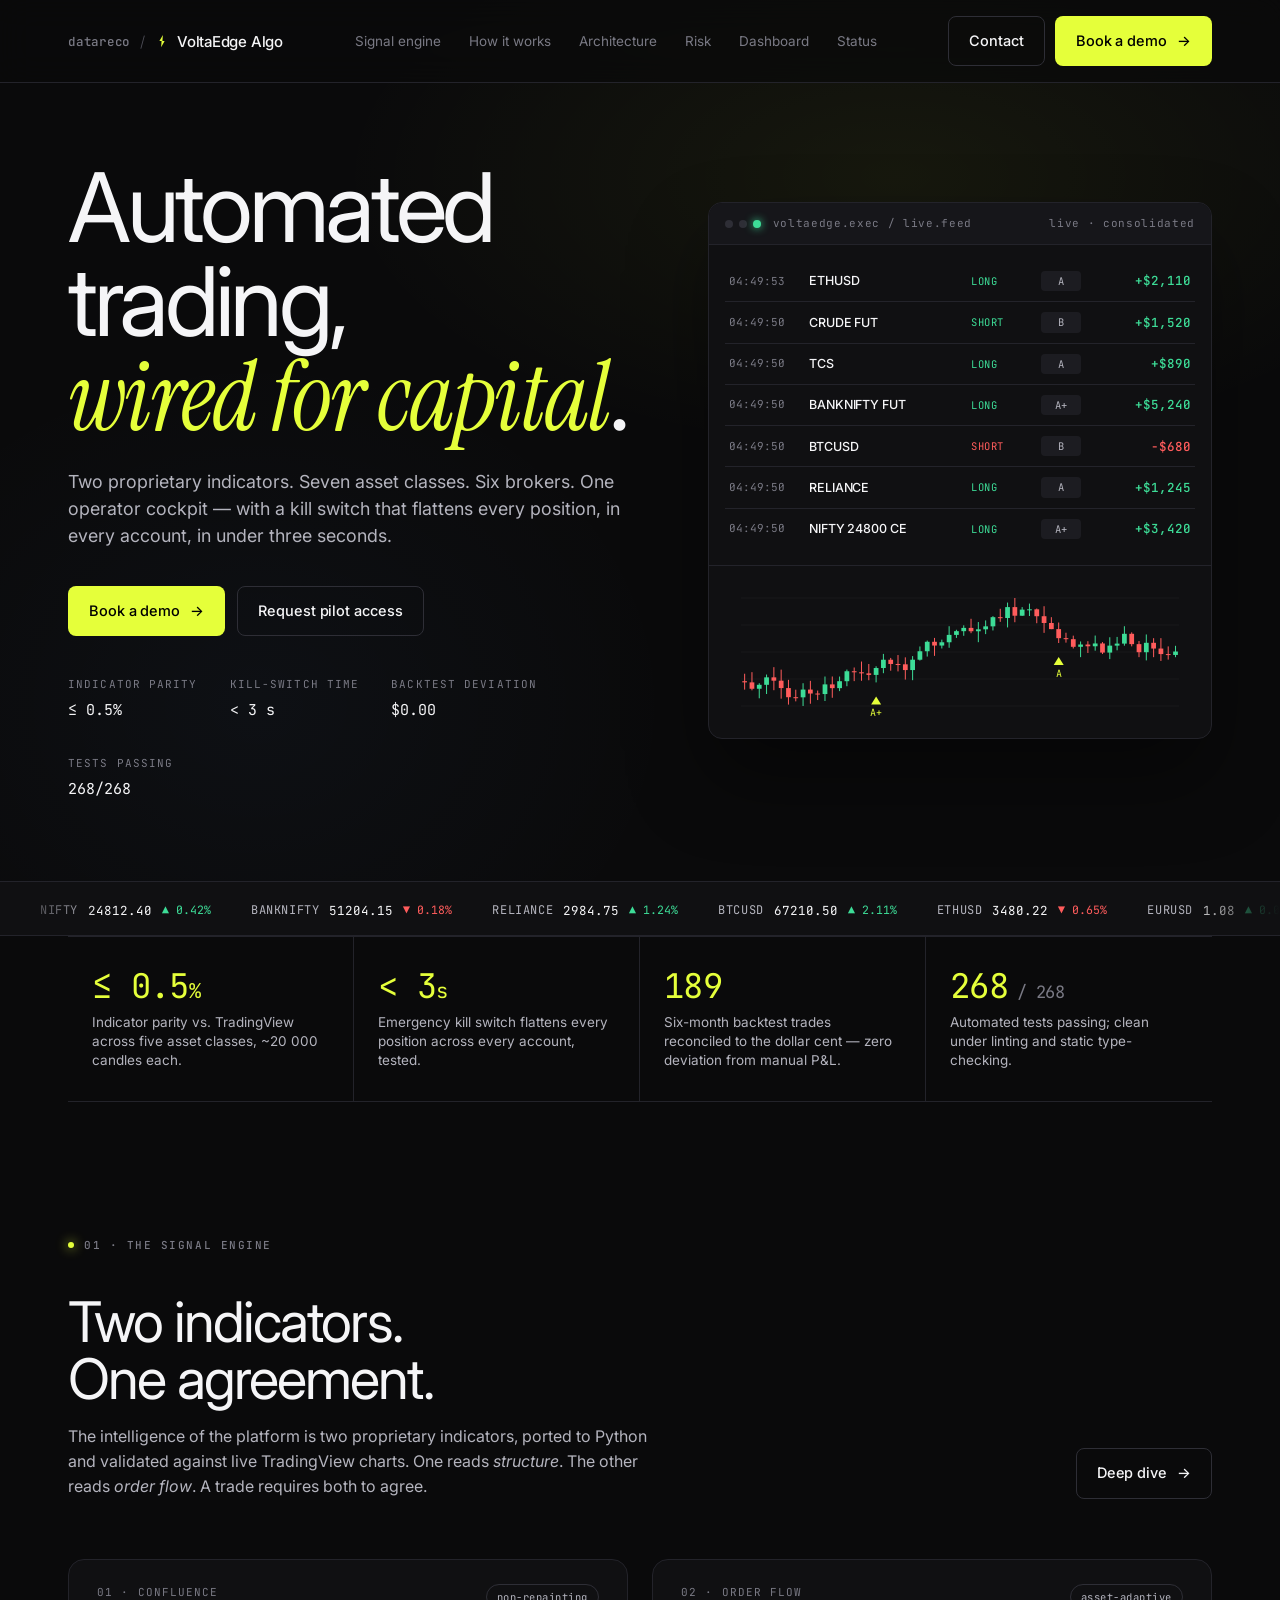
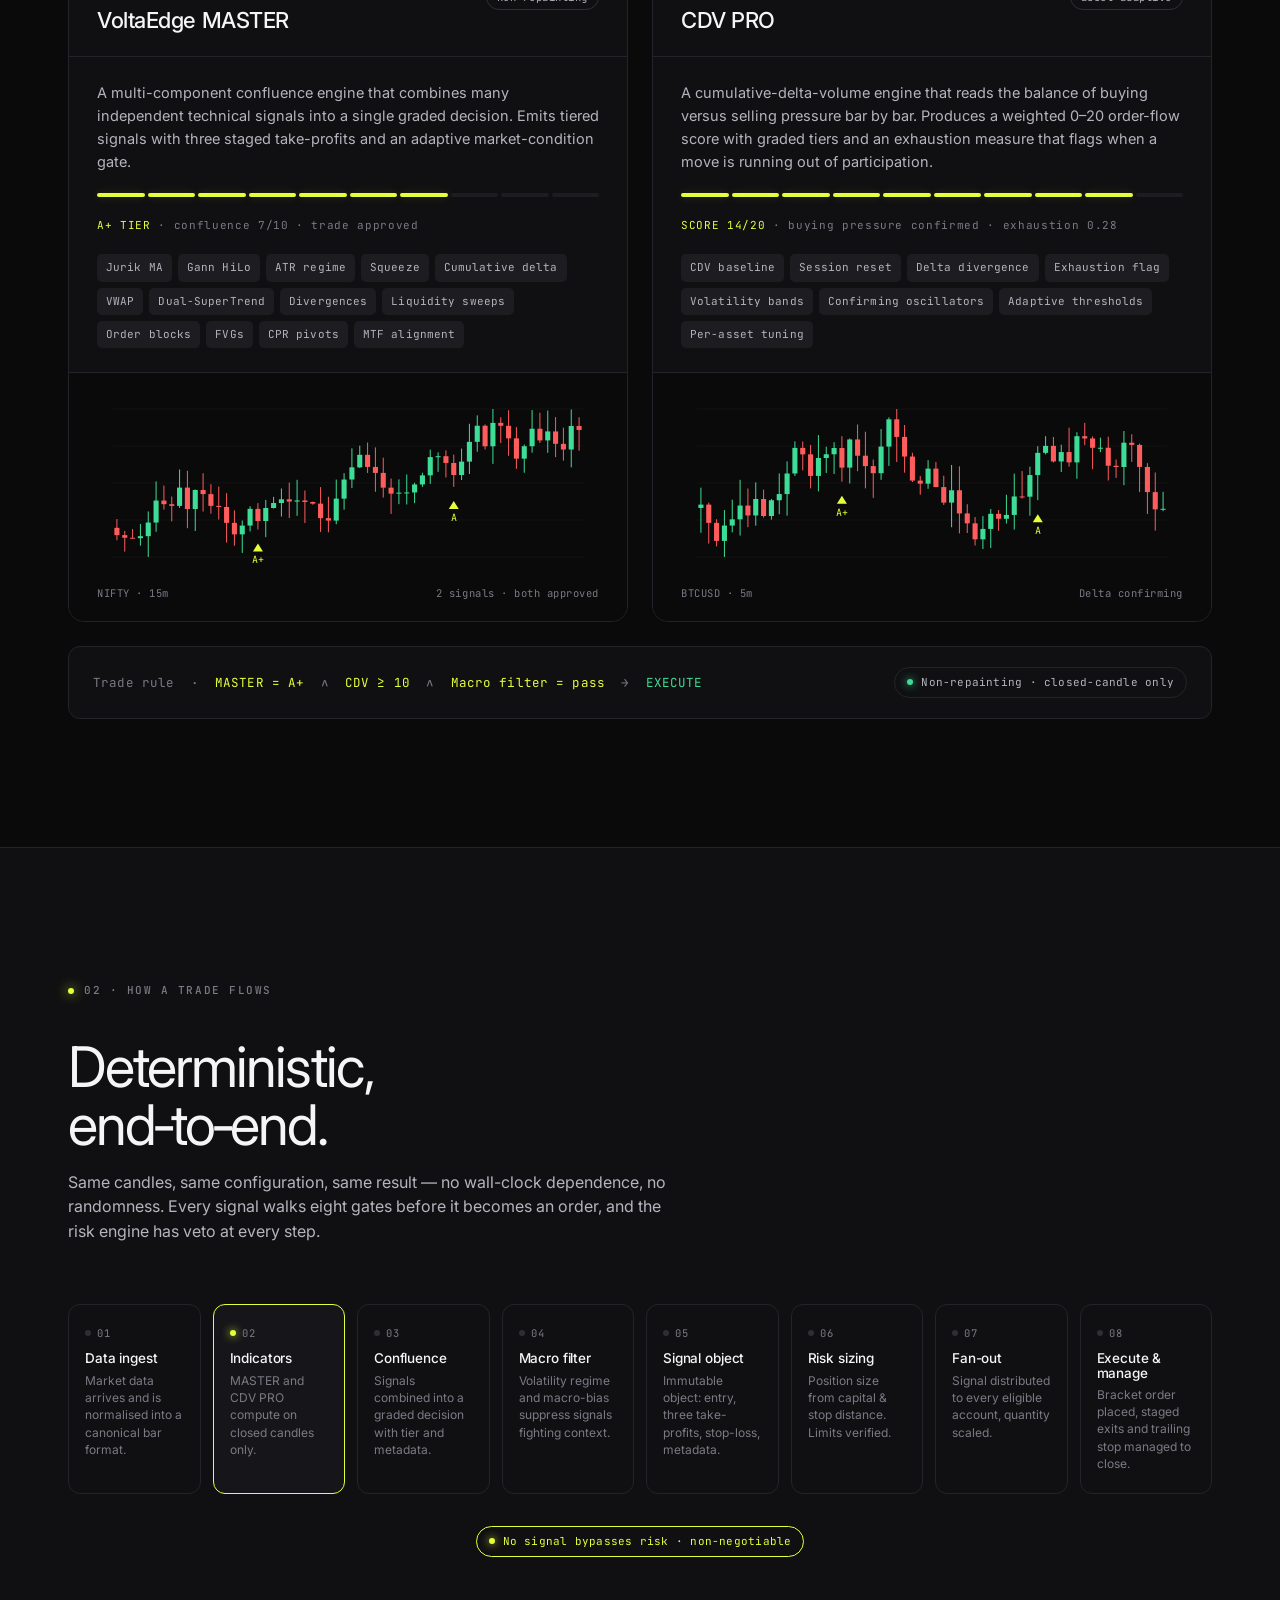
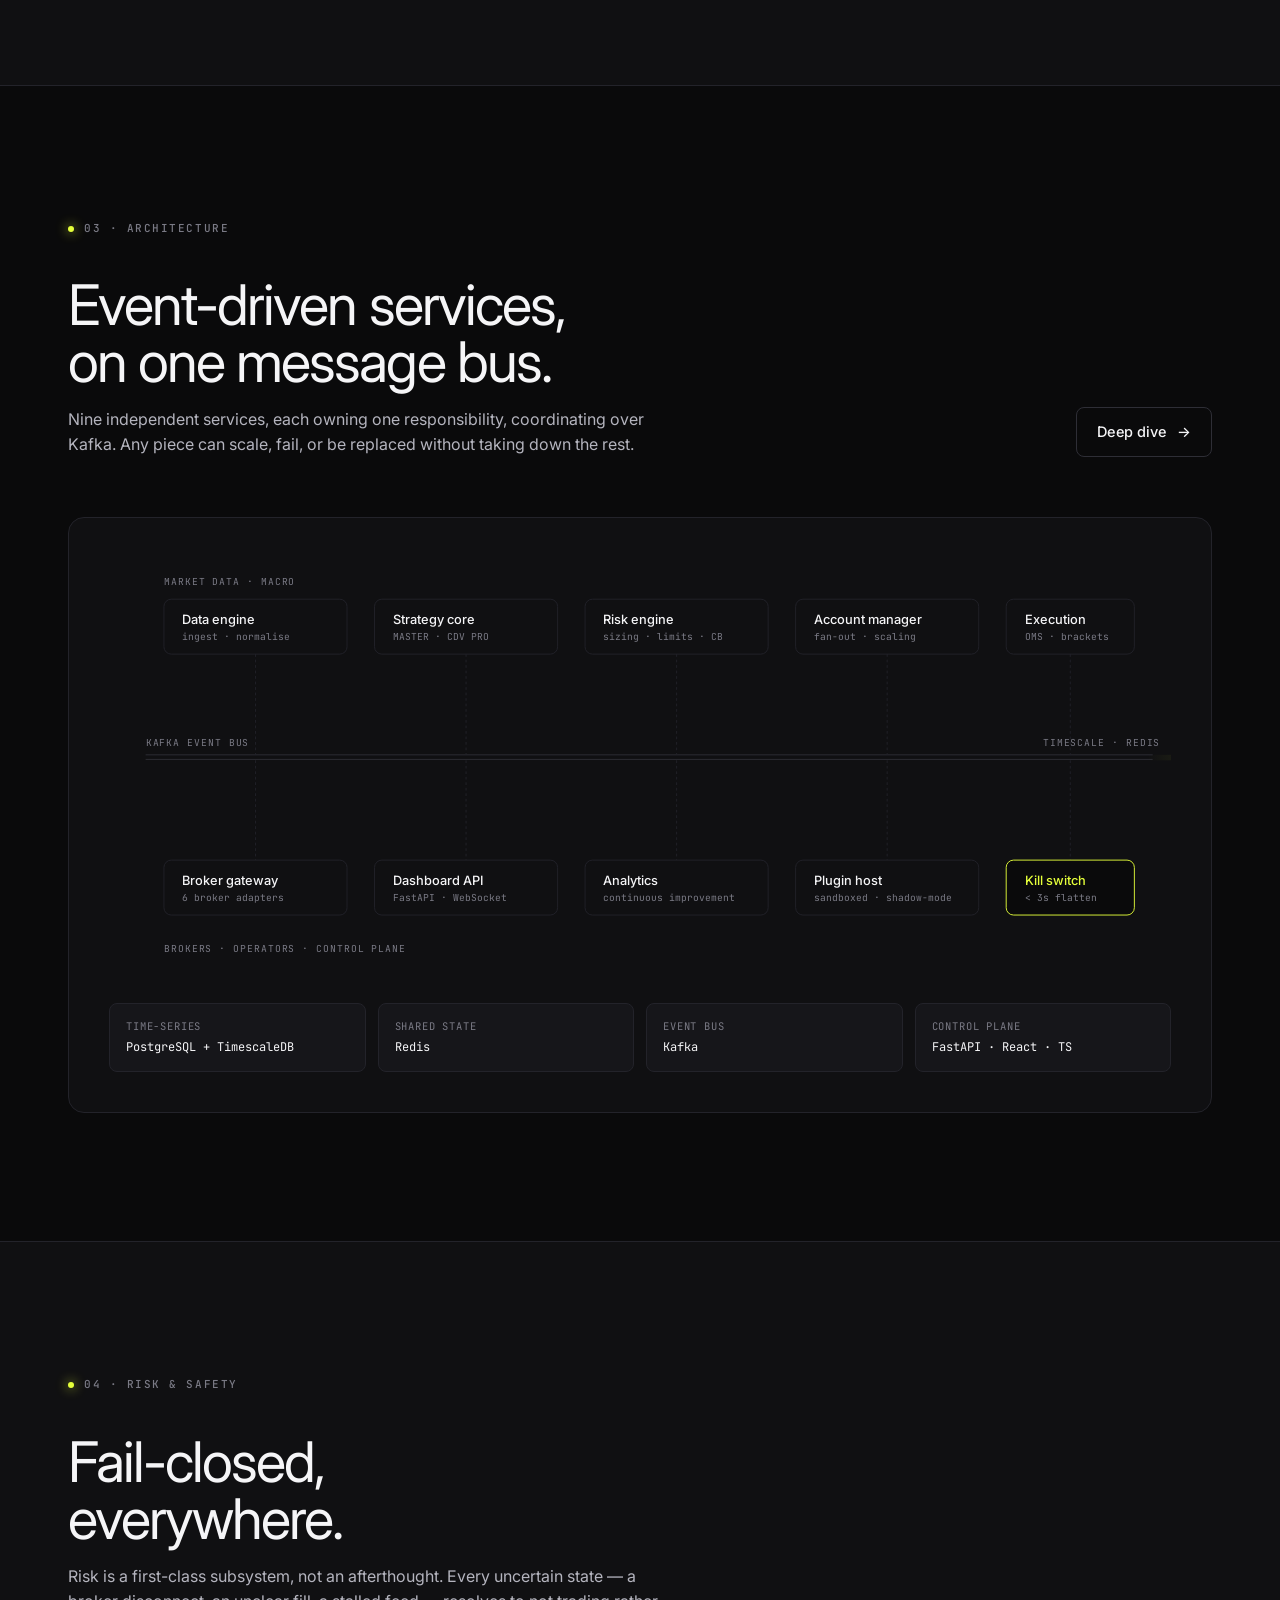
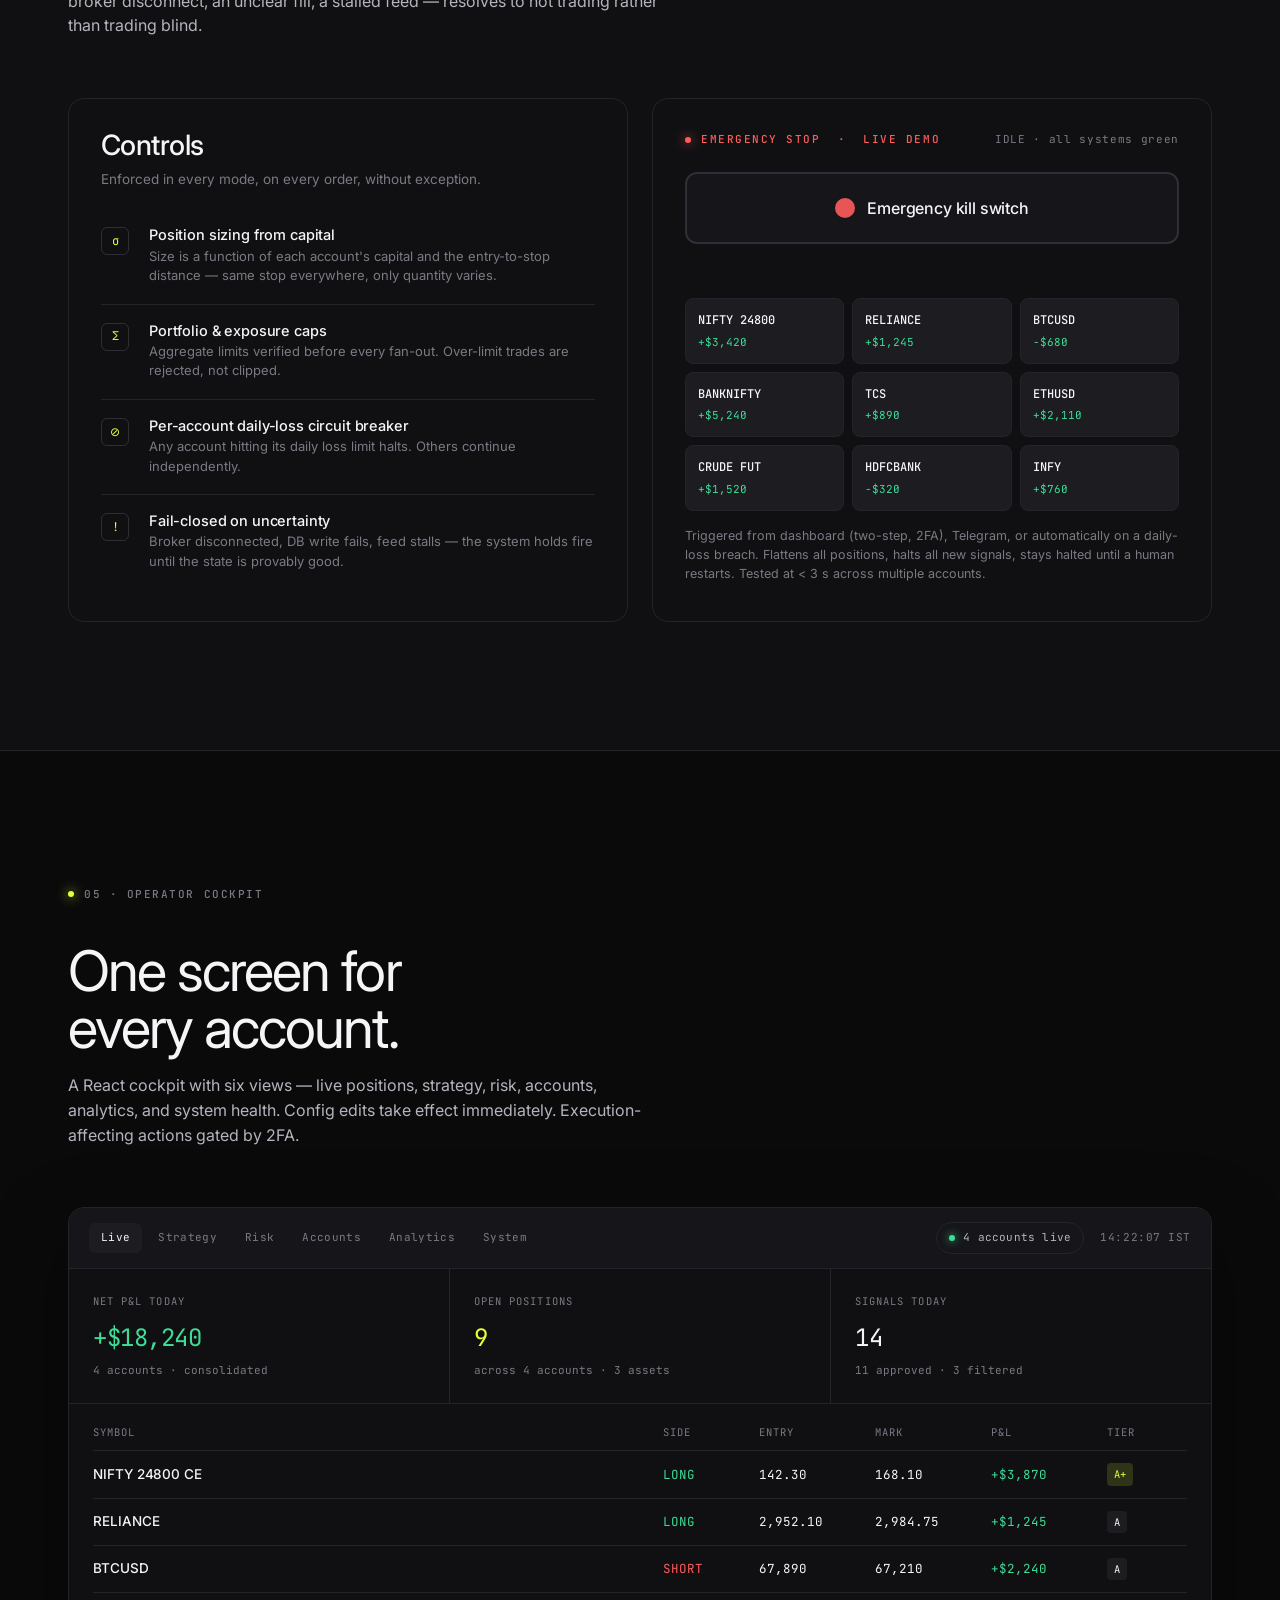
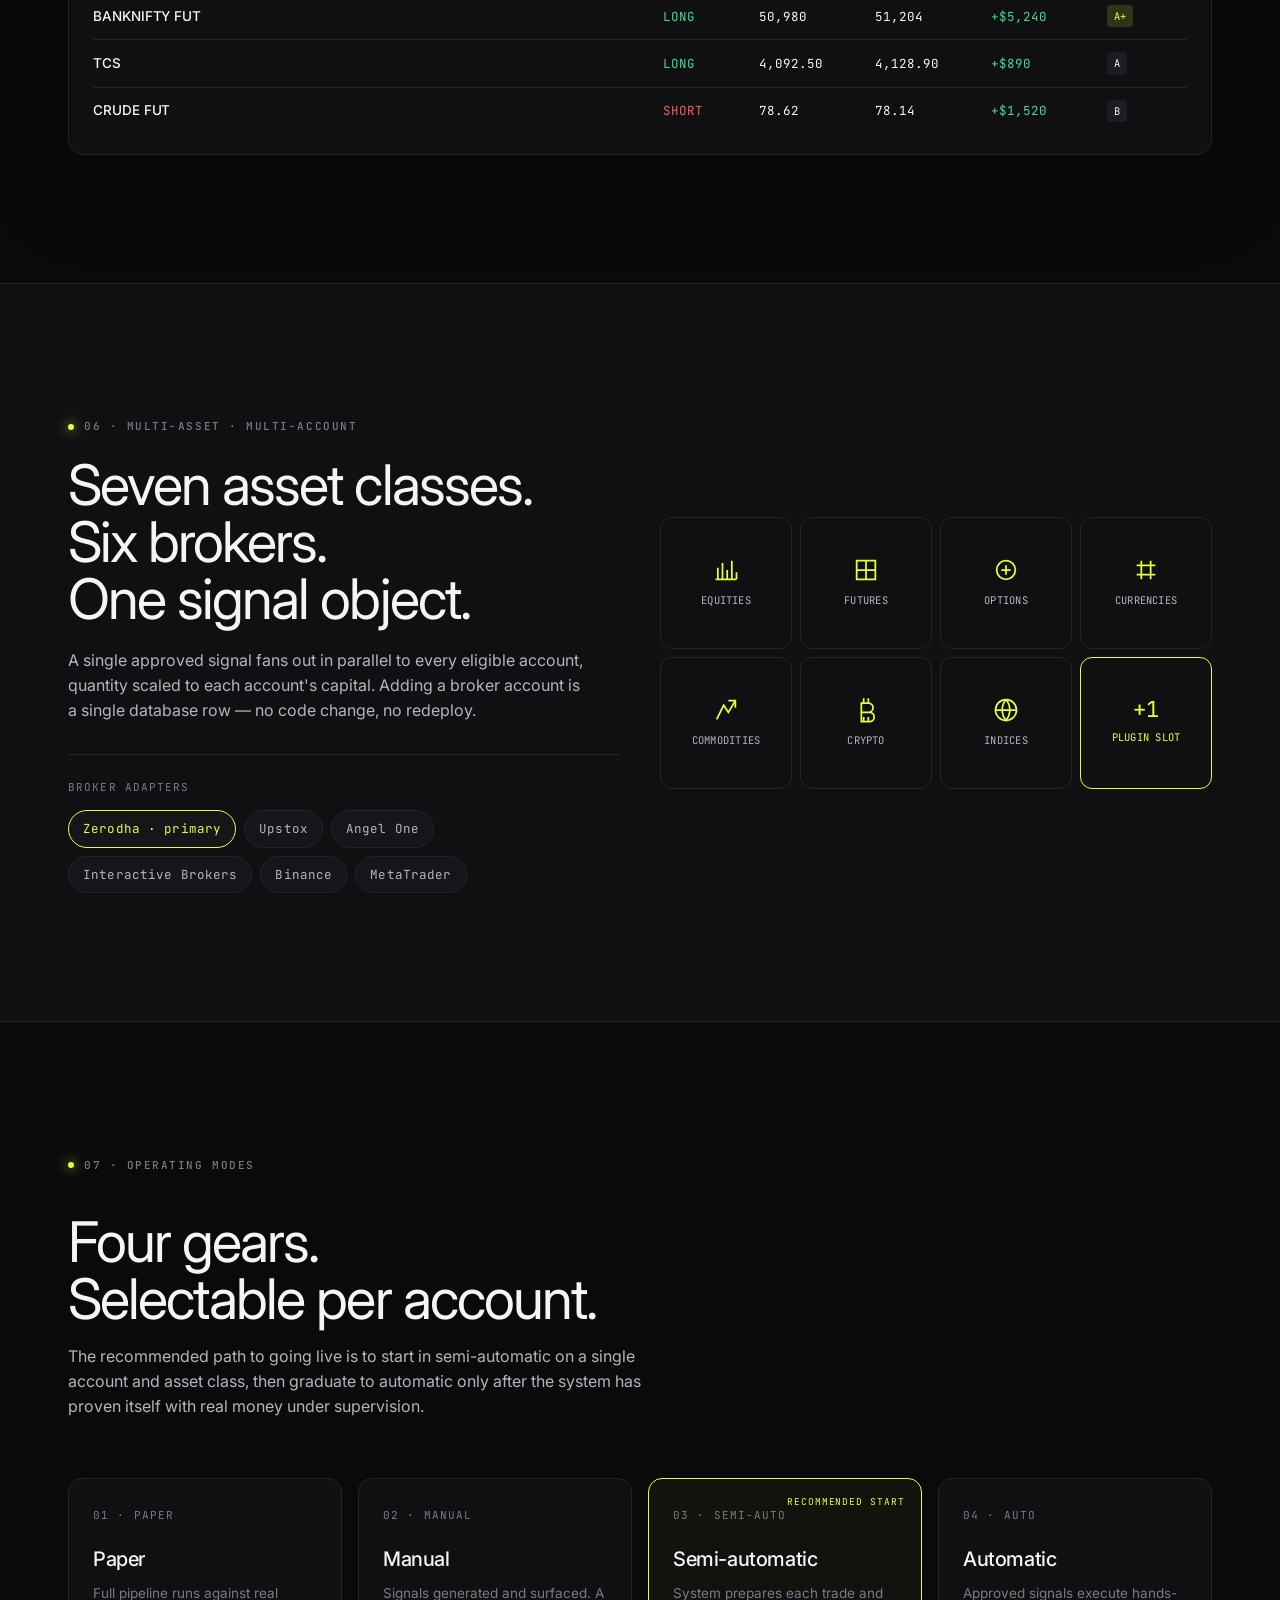
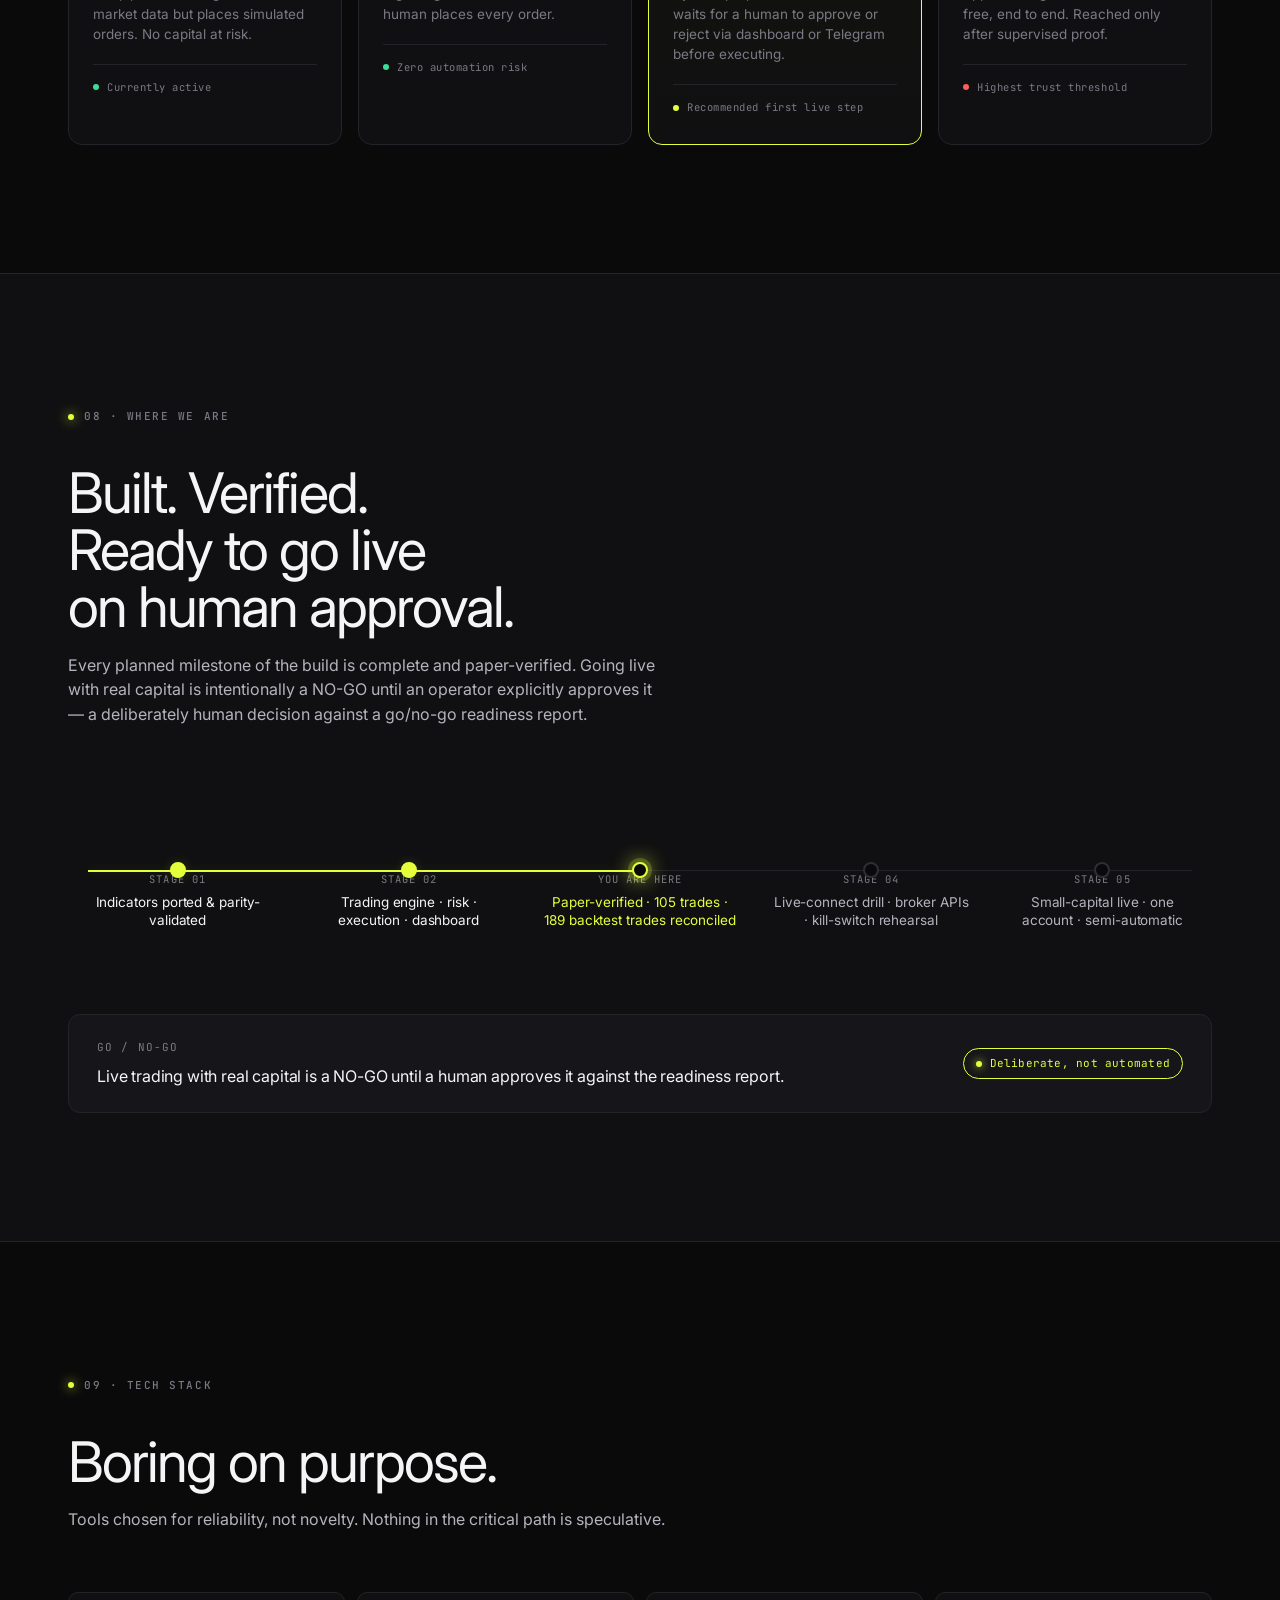
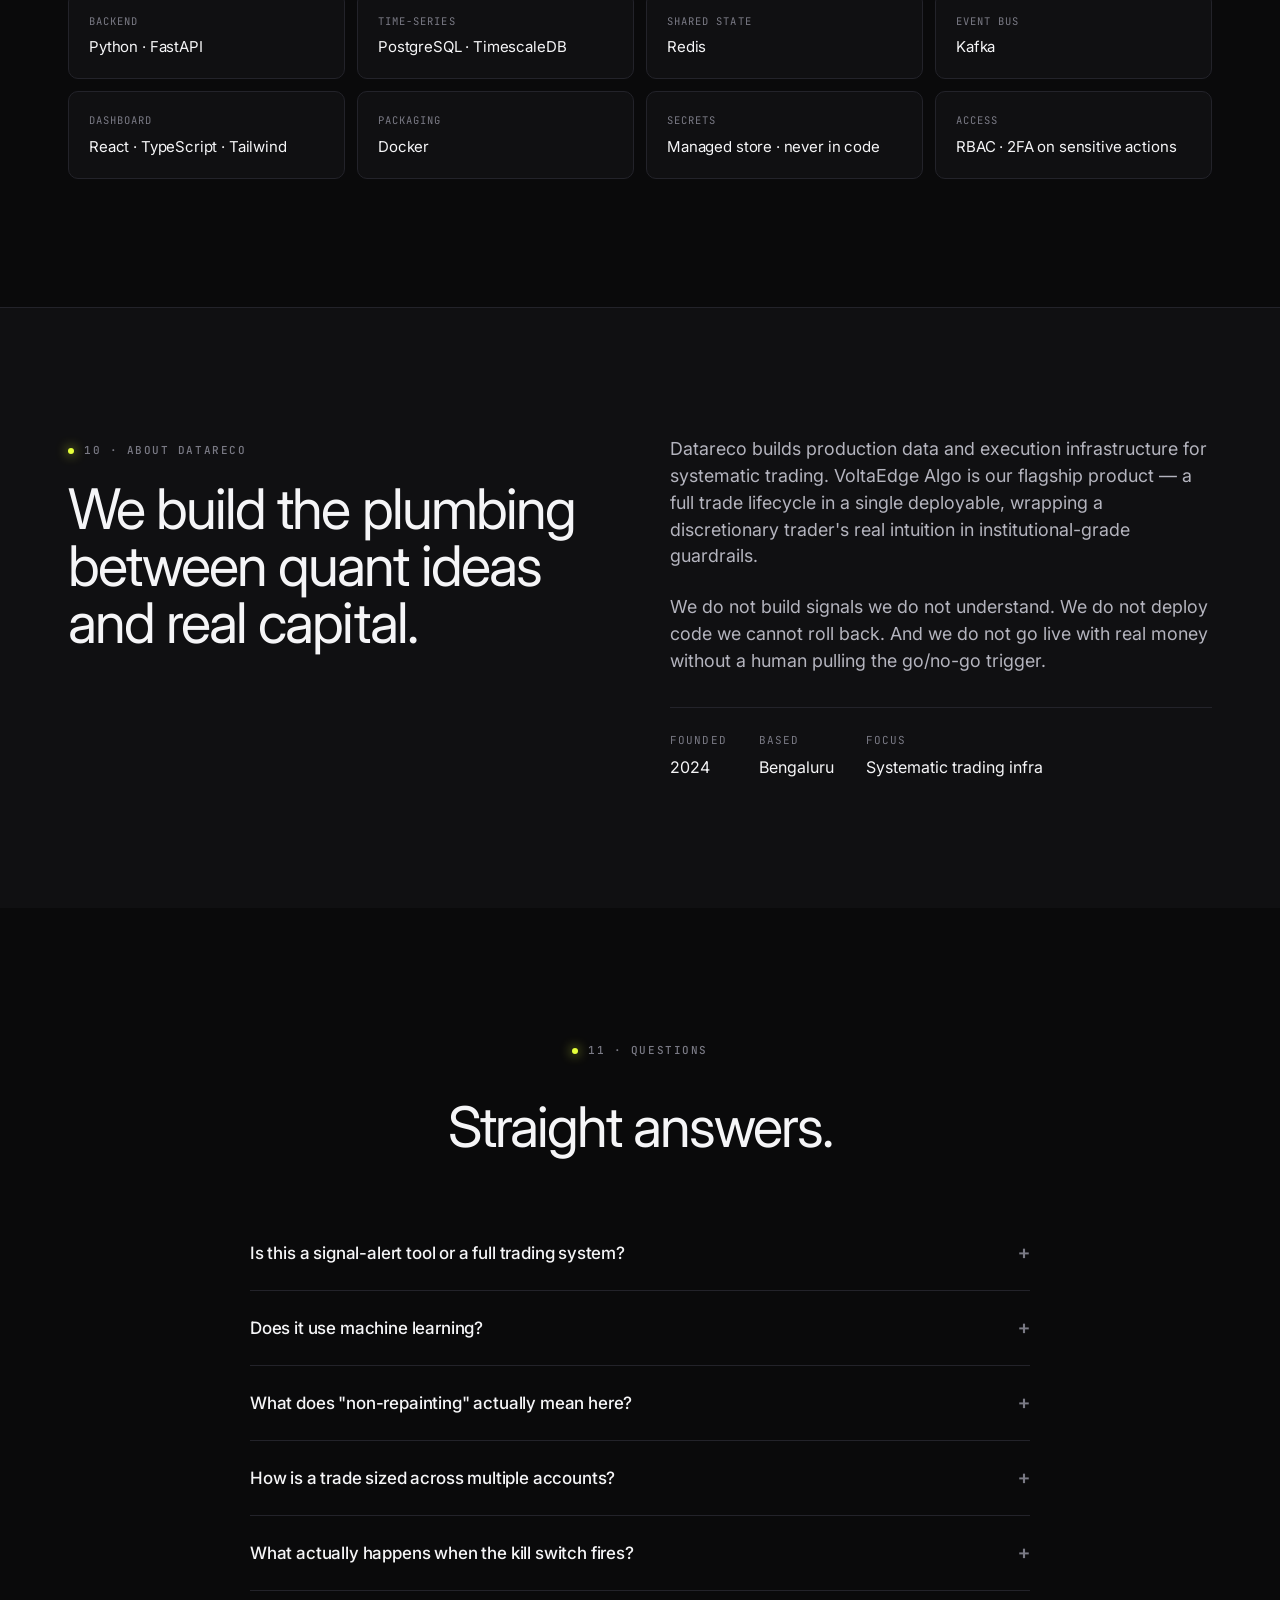
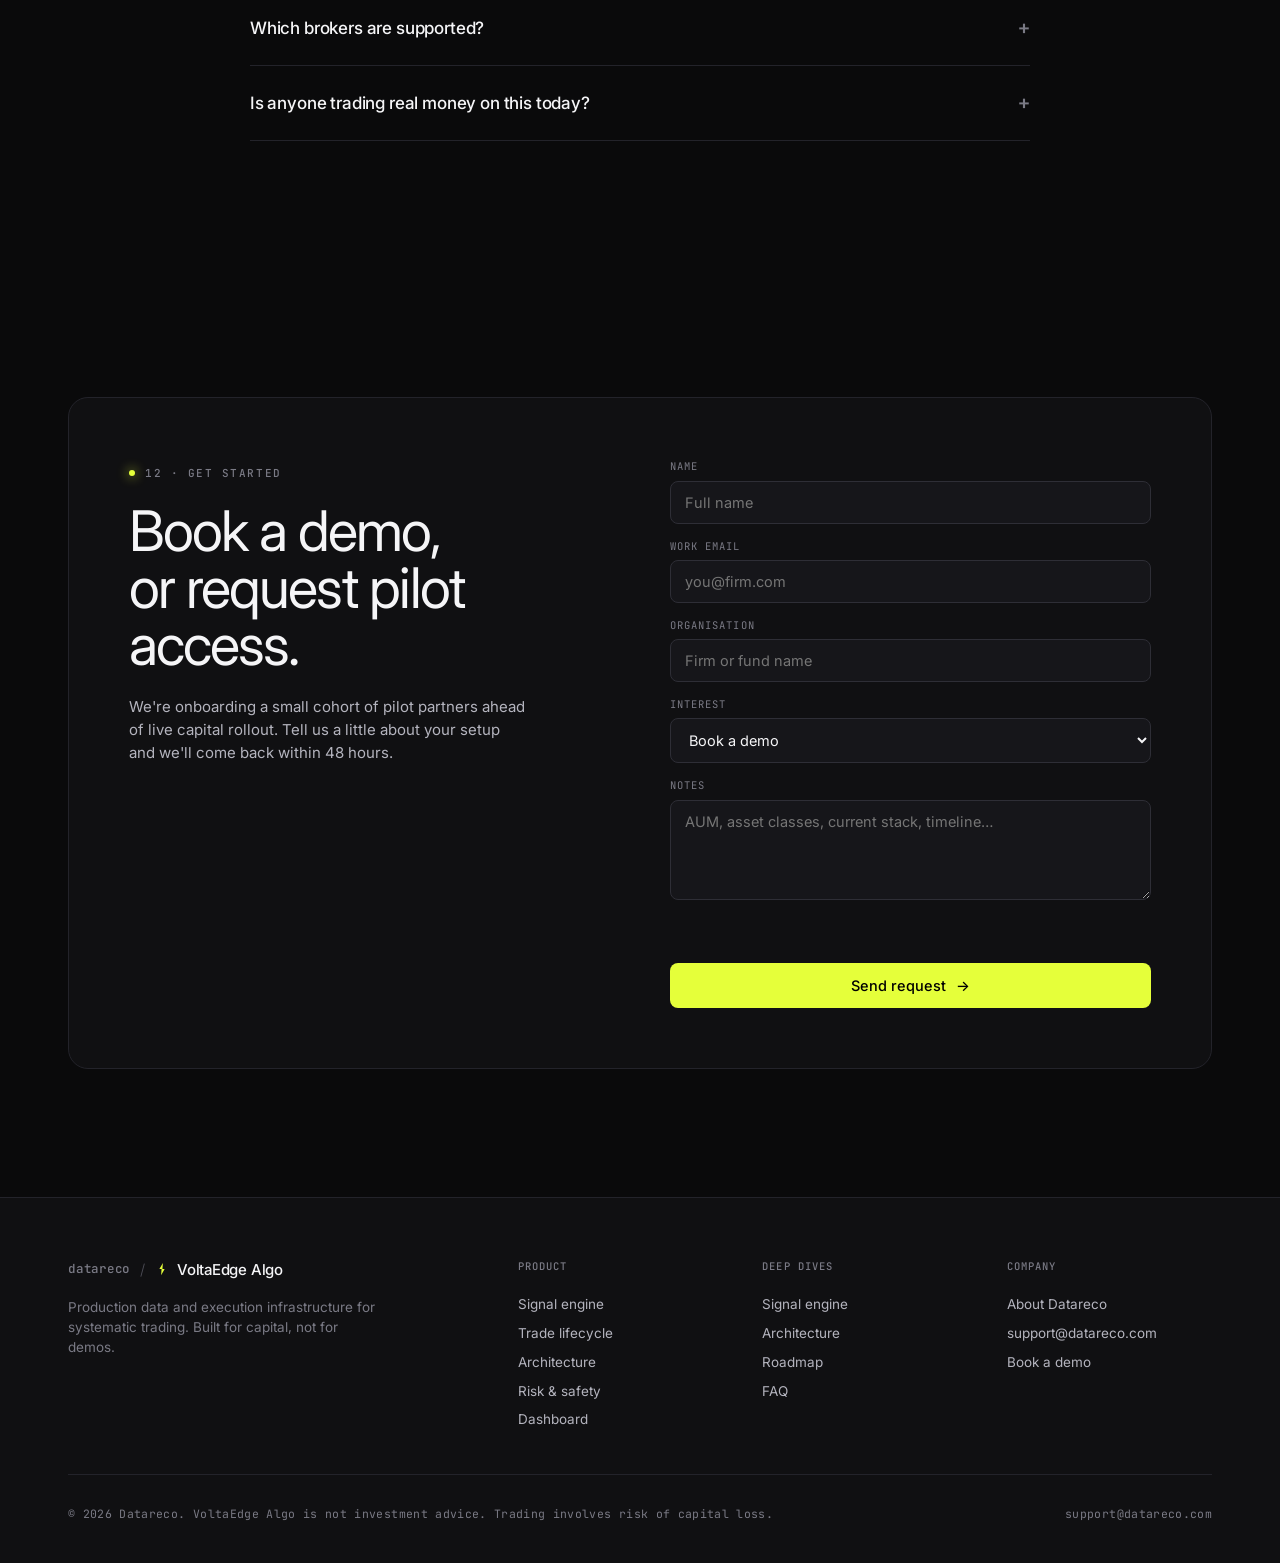
==== commit a445b269: "Implement page metadata and crawl files" ====
--- a/index.html
+++ b/index.html
@@ -3,9 +3,21 @@
 <head>
 <meta charset="utf-8" />
 <meta name="viewport" content="width=device-width, initial-scale=1" />
-<title>VoltaEdge Algo — Automated algorithmic trading, by Datareco</title>
-<meta name="description" content="A production automated trading platform. Two proprietary indicators, seven asset classes, six brokers, one operator cockpit — with an emergency kill switch that flattens every account in under three seconds." />
+<title>VoltaEdge Algo | Automated Trading Infrastructure by Datareco</title>
+<meta name="description" content="VoltaEdge Algo is a deterministic automated trading infrastructure platform with non-repainting signals, multi-broker execution, and a sub-3-second kill switch. Book a demo." />
+<meta name="robots" content="index,follow,max-image-preview:large" />
+<link rel="canonical" href="https://datareco.tech/" />
 <link rel="icon" href="assets/voltaedge-mark.svg" type="image/svg+xml" />
+<meta property="og:type" content="website" />
+<meta property="og:site_name" content="Datareco" />
+<meta property="og:title" content="VoltaEdge Algo | Automated Trading Infrastructure by Datareco" />
+<meta property="og:description" content="Deterministic automated trading infrastructure with non-repainting signals, multi-broker execution, and a sub-3-second kill switch." />
+<meta property="og:url" content="https://datareco.tech/" />
+<meta property="og:image" content="https://datareco.tech/assets/voltaedge-mark.svg" />
+<meta name="twitter:card" content="summary" />
+<meta name="twitter:title" content="VoltaEdge Algo | Automated Trading Infrastructure by Datareco" />
+<meta name="twitter:description" content="Deterministic automated trading infrastructure with non-repainting signals, multi-broker execution, and a sub-3-second kill switch." />
+<meta name="twitter:image" content="https://datareco.tech/assets/voltaedge-mark.svg" />
 <link rel="preconnect" href="https://fonts.googleapis.com" />
 <link rel="preconnect" href="https://fonts.gstatic.com" crossorigin />
 <link href="https://fonts.googleapis.com/css2?family=Inter:wght@300;400;500;600;700&family=JetBrains+Mono:wght@400;500&family=Instrument+Serif:ital@0;1&display=swap" rel="stylesheet" />
